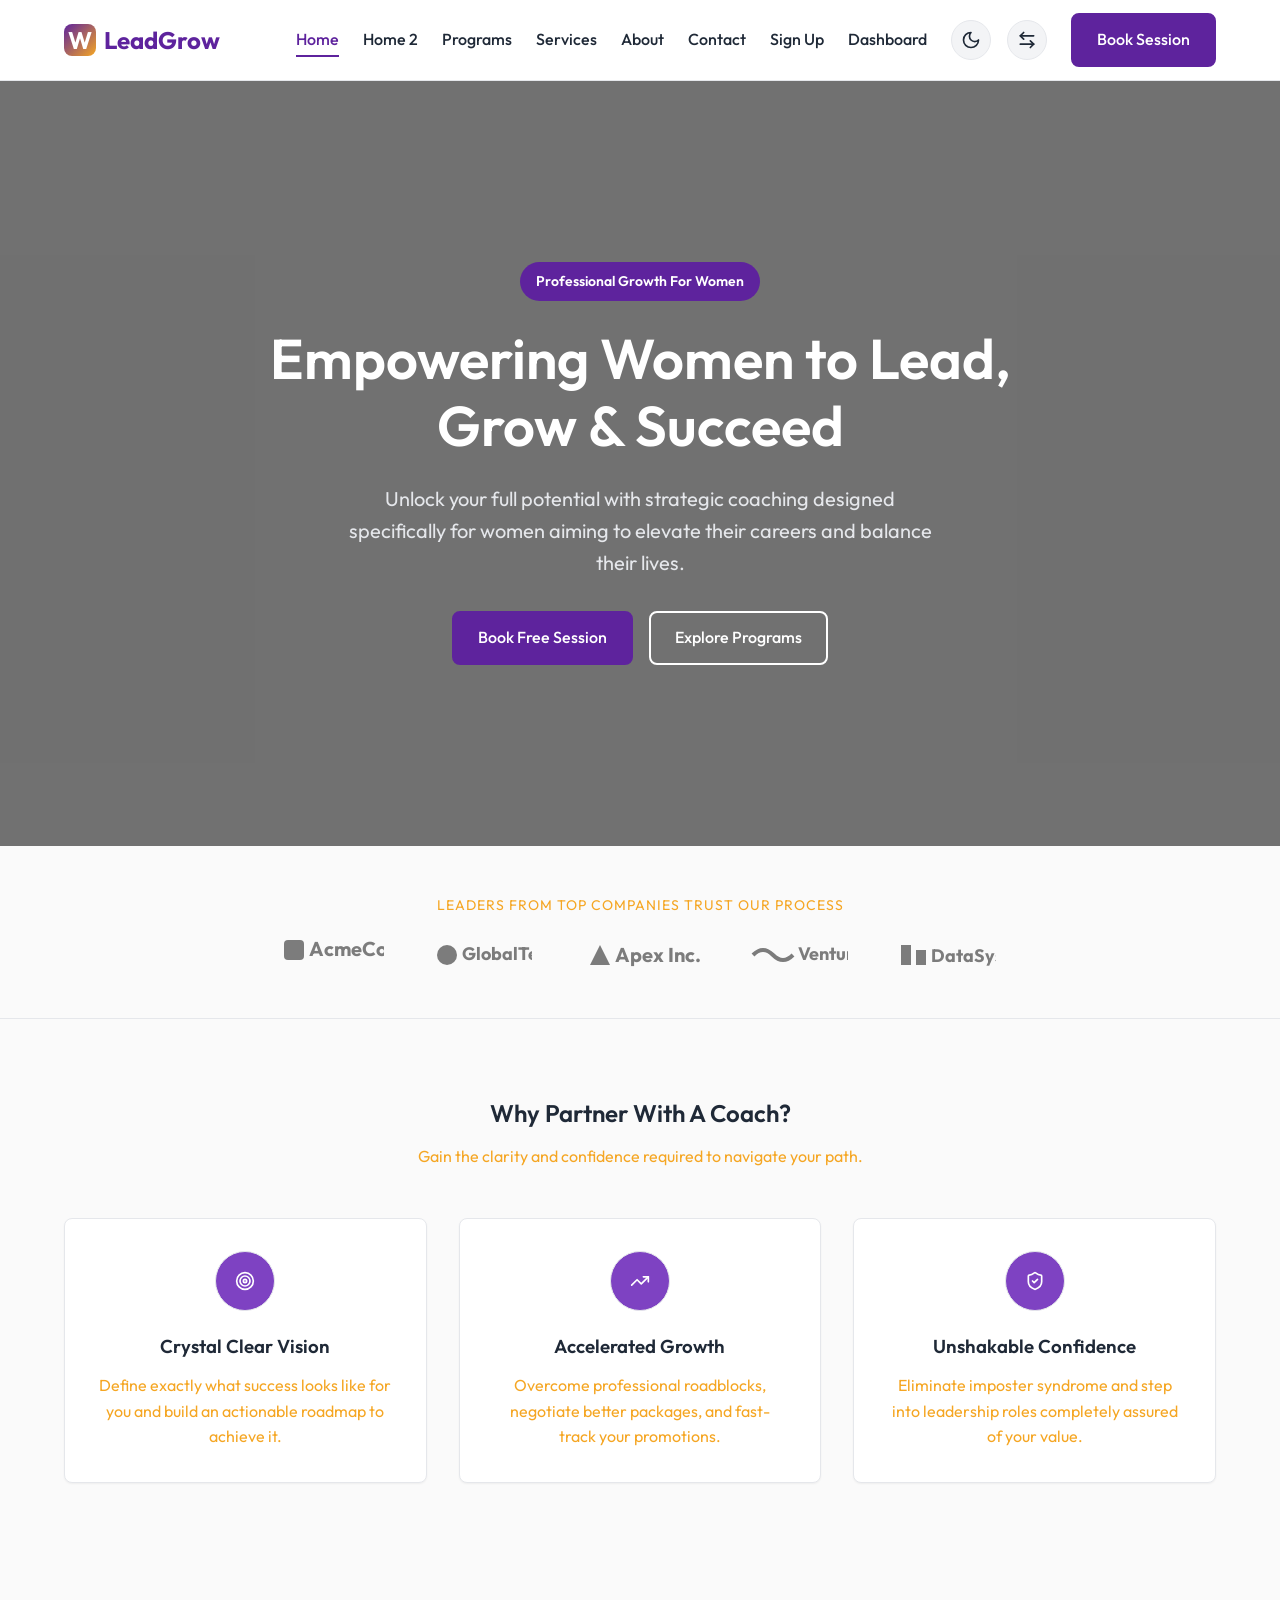
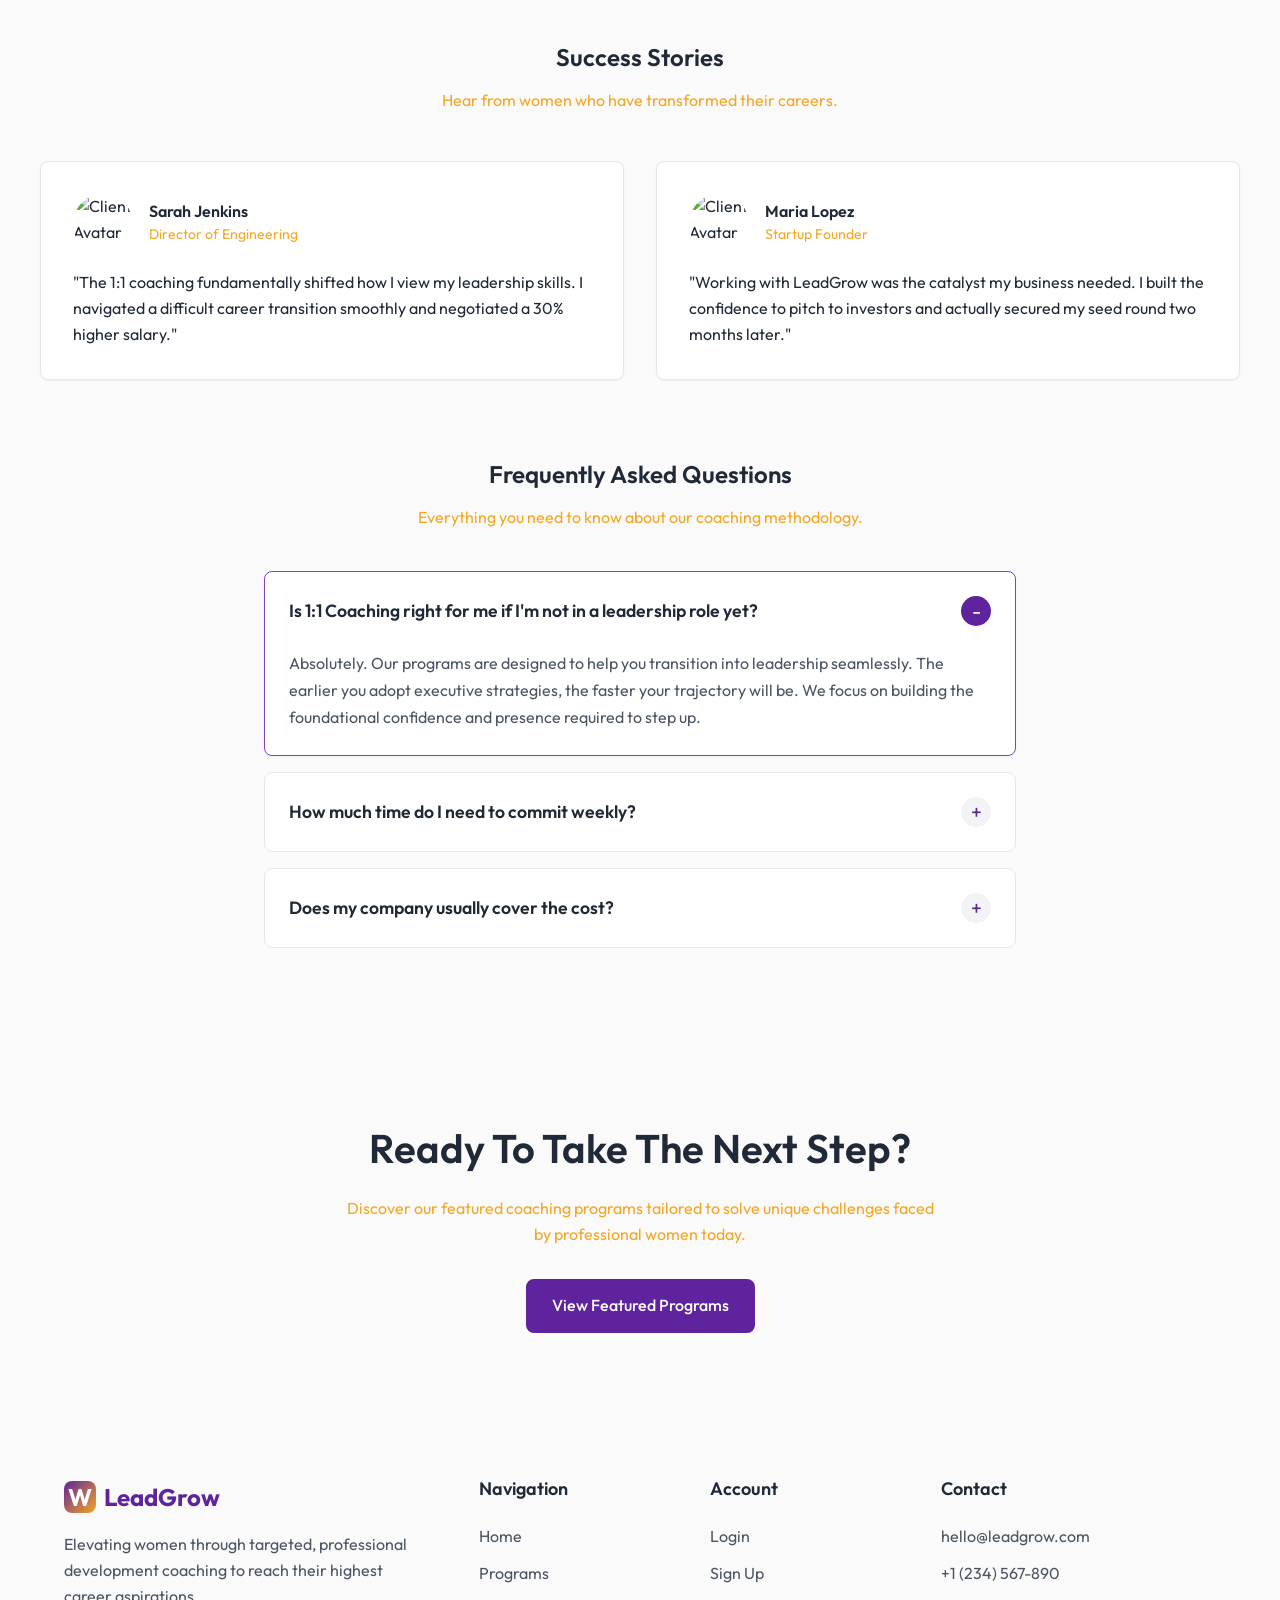
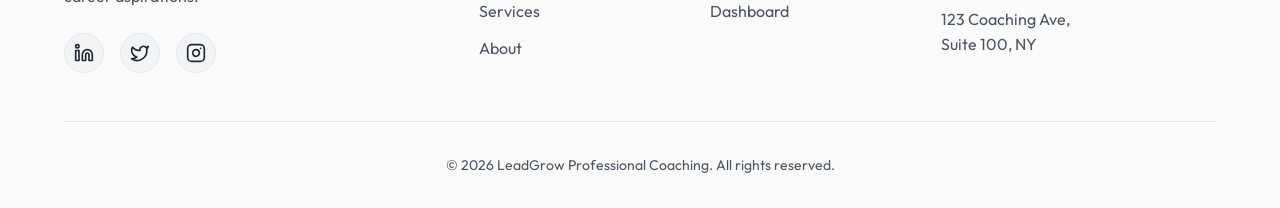
==== index.html @ 8d8c5d0b "first commit" ====
<!DOCTYPE html>
<html lang="en">
<head>
  <meta charset="UTF-8">
  <meta name="viewport" content="width=device-width, initial-scale=1.0">
  <title>Women's Professional Development Coaching | Home</title>
  <meta name="description" content="Empowering women to lead, grow, and succeed with professional development coaching.">
  <link rel="stylesheet" href="css/style.css">
  <script src="js/main.js" defer></script>
</head>
<body class="with-bg-image">

  <!-- Header -->
  <header class="header">
    <div class="container header-container">
      <a href="index.html" class="logo">
        <div class="logo-icon">W</div>
        <span>LeadGrow</span>
      </a>
      
      <nav class="nav">
        <ul class="nav-list">
          <li><a href="index.html" class="nav-link active">Home</a></li>
          <li><a href="home-2.html" class="nav-link">Home 2</a></li>
          <li><a href="programs.html" class="nav-link">Programs</a></li>
          <li><a href="services.html" class="nav-link">Services</a></li>
          <li><a href="about.html" class="nav-link">About</a></li>
          <li><a href="contact.html" class="nav-link">Contact</a></li>
          <li><a href="signup.html" class="nav-link">Sign Up</a></li>
          <li><a href="dashboard.html" class="nav-link">Dashboard</a></li>
        </ul>
        
        <div class="nav-toggles">
          <!-- Light/Dark -->
          <button class="icon-btn theme-toggle" aria-label="Toggle Theme">
            <svg xmlns="http://www.w3.org/2000/svg" width="20" height="20" viewBox="0 0 24 24" fill="none" stroke="currentColor" stroke-width="2" stroke-linecap="round" stroke-linejoin="round" class="lucide lucide-moon"><path d="M12 3a6 6 0 0 0 9 9 9 9 0 1 1-9-9Z"/></svg>
          </button>
          <!-- RTL Toggle -->
          <button class="icon-btn rtl-toggle" aria-label="Toggle Direction">
            <svg xmlns="http://www.w3.org/2000/svg" width="20" height="20" viewBox="0 0 24 24" fill="none" stroke="currentColor" stroke-width="2" stroke-linecap="round" stroke-linejoin="round" class="lucide lucide-arrow-left-right"><path d="M8 3 4 7l4 4"/><path d="M4 7h16"/><path d="m16 21 4-4-4-4"/><path d="M20 17H4"/></svg>
          </button>
        </div>

        <!-- Primary CTA Header -->
        <a href="contact.html" class="btn btn-primary">Book Session</a>
      </nav>

      <button class="mobile-menu-btn" aria-label="Open Menu">
        <svg xmlns="http://www.w3.org/2000/svg" width="28" height="28" viewBox="0 0 24 24" fill="none" stroke="currentColor" stroke-width="2" stroke-linecap="round" stroke-linejoin="round" class="lucide lucide-menu"><line x1="4" x2="20" y1="12" y2="12"/><line x1="4" x2="20" y1="6" y2="6"/><line x1="4" x2="20" y1="18" y2="18"/></svg>
      </button>
    </div>
  </header>

  <!-- Mobile Slide-in Menu -->
  <div class="mobile-nav-overlay"></div>
  <aside class="mobile-nav-panel">
    <button class="mobile-nav-close" aria-label="Close Menu">
      <svg xmlns="http://www.w3.org/2000/svg" width="28" height="28" viewBox="0 0 24 24" fill="none" stroke="currentColor" stroke-width="2" stroke-linecap="round" stroke-linejoin="round" class="lucide lucide-x"><path d="M18 6 6 18"/><path d="m6 6 12 12"/></svg>
    </button>
    
    <ul class="mobile-nav-list">
      <li><a href="index.html" class="nav-link active">Home</a></li>
      <li><a href="home-2.html" class="nav-link">Home 2</a></li>
      <li><a href="programs.html" class="nav-link">Programs</a></li>
      <li><a href="services.html" class="nav-link">Services</a></li>
      <li><a href="about.html" class="nav-link">About</a></li>
      <li><a href="contact.html" class="nav-link">Contact</a></li>
      <li><a href="signup.html" class="nav-link">Sign Up</a></li>
      <li><a href="dashboard.html" class="nav-link">Dashboard</a></li>
    </ul>

    <div class="mobile-nav-footer">
      <a href="contact.html" class="btn btn-primary btn-block">Book Free Coaching Call</a>
      
      <div class="nav-toggles">
        <button class="icon-btn theme-toggle" aria-label="Toggle Theme">
          <svg xmlns="http://www.w3.org/2000/svg" width="20" height="20" viewBox="0 0 24 24" fill="none" stroke="currentColor" stroke-width="2" stroke-linecap="round" stroke-linejoin="round" class="lucide lucide-moon"><path d="M12 3a6 6 0 0 0 9 9 9 9 0 1 1-9-9Z"/></svg>
        </button>
        <button class="icon-btn rtl-toggle" aria-label="Toggle Direction">
          <svg xmlns="http://www.w3.org/2000/svg" width="20" height="20" viewBox="0 0 24 24" fill="none" stroke="currentColor" stroke-width="2" stroke-linecap="round" stroke-linejoin="round" class="lucide lucide-arrow-left-right"><path d="M8 3 4 7l4 4"/><path d="M4 7h16"/><path d="m16 21 4-4-4-4"/><path d="M20 17H4"/></svg>
        </button>
      </div>
    </div>
  </aside>

  <!-- Main Content -->
  <main>
    <!-- Hero Section -->
    <section class="hero-image-bg">
      <div class="video-overlay" style="background: rgba(0, 0, 0, 0.55);"></div>
      <div class="container hero-video-content text-center">
        <span class="hero-badge" style="background-color: var(--primary-color); border: none;">Professional Growth For Women</span>
        <h1 style="color: white; font-size: 3.5rem; margin-bottom: 1.5rem;">Empowering Women to Lead, Grow & Succeed</h1>
        <p style="color: #E5E7EB; font-size: 1.25rem; max-width: 600px; margin: 0 auto 2rem;">Unlock your full potential with strategic coaching designed specifically for women aiming to elevate their careers and balance their lives.</p>
        <div class="hero-actions" style="justify-content: center; display: flex; gap: 1rem;">
          <a href="contact.html" class="btn btn-primary" style="background-color: var(--primary-color); border-color: var(--primary-color);">Book Free Session</a>
          <a href="programs.html" class="btn btn-secondary" style="color: white; border-color: white;">Explore Programs</a>
        </div>
      </div>
    </section>

    <!-- Trusted By / Logos Banner -->
    <section class="logo-banner">
      <div class="container text-center">
        <p class="text-secondary" style="font-size: 0.875rem; text-transform: uppercase; letter-spacing: 1px; margin-bottom: 1.5rem;">Leaders from top companies trust our process</p>
        <div class="logo-track">
          <!-- Placeholder SVG logos roughly mimicking generic tech/corporate shapes -->
          <svg viewBox="0 0 100 30"><rect width="20" height="20" rx="4" fill="currentColor"/><text x="25" y="16" font-family="Outfit" font-weight="700" font-size="20" fill="currentColor">AcmeCorp</text></svg>
          <svg viewBox="0 0 100 30"><circle cx="15" cy="15" r="10" fill="currentColor"/><text x="30" y="20" font-family="Outfit" font-weight="700" font-size="18" fill="currentColor">GlobalTech</text></svg>
          <svg viewBox="0 0 120 30"><polygon points="10,25 20,5 30,25" fill="currentColor"/><text x="35" y="22" font-family="Outfit" font-weight="700" font-size="20" fill="currentColor">Apex Inc.</text></svg>
          <svg viewBox="0 0 100 30"><path d="M5,15 Q15,5 25,15 T45,15" fill="none" stroke="currentColor" stroke-width="4"/><text x="50" y="20" font-family="Outfit" font-weight="700" font-size="18" fill="currentColor">Venture</text></svg>
          <svg viewBox="0 0 100 30"><rect x="5" y="5" width="10" height="20" fill="currentColor"/><rect x="20" y="10" width="10" height="15" fill="currentColor"/><text x="35" y="22" font-family="Outfit" font-weight="700" font-size="18" fill="currentColor">DataSys</text></svg>
        </div>
      </div>
    </section>

    <!-- Coaching Benefits -->
    <section class="section section-bg">
      <div class="container text-center">
        <h2>Why Partner With A Coach?</h2>
        <p class="text-secondary" style="margin-bottom: 3rem;">Gain the clarity and confidence required to navigate your path.</p>
        
        <div class="grid grid-3">
          <div class="card card-hover">
            <div class="icon-btn" style="width: 60px; height: 60px; margin: 0 auto 1.5rem; background-color: var(--primary-light); color: white;">
              <svg xmlns="http://www.w3.org/2000/svg" width="30" height="30" viewBox="0 0 24 24" fill="none" stroke="currentColor" stroke-width="2" stroke-linecap="round" stroke-linejoin="round" class="lucide lucide-target"><circle cx="12" cy="12" r="10"/><circle cx="12" cy="12" r="6"/><circle cx="12" cy="12" r="2"/></svg>
            </div>
            <h3>Crystal Clear Vision</h3>
            <p class="text-secondary">Define exactly what success looks like for you and build an actionable roadmap to achieve it.</p>
          </div>
          <div class="card card-hover">
            <div class="icon-btn" style="width: 60px; height: 60px; margin: 0 auto 1.5rem; background-color: var(--primary-light); color: white;">
              <svg xmlns="http://www.w3.org/2000/svg" width="30" height="30" viewBox="0 0 24 24" fill="none" stroke="currentColor" stroke-width="2" stroke-linecap="round" stroke-linejoin="round" class="lucide lucide-trending-up"><polyline points="22 7 13.5 15.5 8.5 10.5 2 17"/><polyline points="16 7 22 7 22 13"/></svg>
            </div>
            <h3>Accelerated Growth</h3>
            <p class="text-secondary">Overcome professional roadblocks, negotiate better packages, and fast-track your promotions.</p>
          </div>
          <div class="card card-hover">
            <div class="icon-btn" style="width: 60px; height: 60px; margin: 0 auto 1.5rem; background-color: var(--primary-light); color: white;">
              <svg xmlns="http://www.w3.org/2000/svg" width="30" height="30" viewBox="0 0 24 24" fill="none" stroke="currentColor" stroke-width="2" stroke-linecap="round" stroke-linejoin="round" class="lucide lucide-shield-check"><path d="M20 13c0 5-3.5 7.5-7.66 8.95a1 1 0 0 1-.67-.01C7.5 20.5 4 18 4 13V6a1 1 0 0 1 1-1c2 0 4.5-1.2 6.24-2.72a1.17 1.17 0 0 1 1.52 0C14.51 3.81 17 5 19 5a1 1 0 0 1 1 1z"/><path d="m9 12 2 2 4-4"/></svg>
            </div>
            <h3>Unshakable Confidence</h3>
            <p class="text-secondary">Eliminate imposter syndrome and step into leadership roles completely assured of your value.</p>
          </div>
        </div>
      </div>
    </section>

    <!-- Success Stories -->
    <section class="section container">
      <div class="text-center" style="margin-bottom: 3rem;">
        <h2>Success Stories</h2>
        <p class="text-secondary">Hear from women who have transformed their careers.</p>
      </div>

      <div class="grid grid-2">
        <div class="card card-hover">
          <div class="flex items-center gap-2" style="margin-bottom: 1rem;">
            <img src="https://images.unsplash.com/photo-1580489944761-15a19d654956?auto=format&fit=crop&q=80&w=100&h=100" alt="Client Avatar" style="width: 60px; height: 60px; border-radius: 50%; object-fit: cover;">
            <div>
              <h4 style="margin: 0;">Sarah Jenkins</h4>
              <span class="text-secondary" style="font-size: 0.875rem;">Director of Engineering</span>
            </div>
          </div>
          <p>"The 1:1 coaching fundamentally shifted how I view my leadership skills. I navigated a difficult career transition smoothly and negotiated a 30% higher salary."</p>
        </div>
        <div class="card card-hover">
          <div class="flex items-center gap-2" style="margin-bottom: 1rem;">
            <img src="https://images.unsplash.com/photo-1438761681033-6461ffad8d80?auto=format&fit=crop&q=80&w=100&h=100" alt="Client Avatar" style="width: 60px; height: 60px; border-radius: 50%; object-fit: cover;">
            <div>
              <h4 style="margin: 0;">Maria Lopez</h4>
              <span class="text-secondary" style="font-size: 0.875rem;">Startup Founder</span>
            </div>
          </div>
          <p>"Working with LeadGrow was the catalyst my business needed. I built the confidence to pitch to investors and actually secured my seed round two months later."</p>
        </div>
      </div>
    </section>

    <!-- FAQ Section -->
    <section class="section" style="padding-top: 0;">
      <div class="container" style="max-width: 800px;">
        <div class="text-center" style="margin-bottom: 2.5rem;">
          <h2>Frequently Asked Questions</h2>
          <p class="text-secondary">Everything you need to know about our coaching methodology.</p>
        </div>
        
        <details class="faq" open>
          <summary>Is 1:1 Coaching right for me if I'm not in a leadership role yet?</summary>
          <div class="faq-content">
            Absolutely. Our programs are designed to help you transition into leadership seamlessly. The earlier you adopt executive strategies, the faster your trajectory will be. We focus on building the foundational confidence and presence required to step up.
          </div>
        </details>
        
        <details class="faq">
          <summary>How much time do I need to commit weekly?</summary>
          <div class="faq-content">
            Expect to commit around 1-2 hours per week for live sessions and review, plus an additional hour for independent application of the frameworks in your daily work environment. Our approach maps directly to your existing workload.
          </div>
        </details>
        
        <details class="faq">
          <summary>Does my company usually cover the cost?</summary>
          <div class="faq-content">
            Yes, over 65% of our clients receive full or partial reimbursement through their company's Professional Development or L&D budgets. We provide comprehensive sponsorship request templates upon inquiry.
          </div>
        </details>
      </div>
    </section>

    <!-- Featured Programs CTA -->
    <section class="section section-bg text-center">
      <div class="container">
        <h2 style="font-size: 2.5rem; margin-bottom: 1.5rem;">Ready To Take The Next Step?</h2>
        <p class="text-secondary" style="max-width: 600px; margin: 0 auto 2rem;">Discover our featured coaching programs tailored to solve unique challenges faced by professional women today.</p>
        <a href="programs.html" class="btn btn-primary">View Featured Programs</a>
      </div>
    </section>

  </main>

  <!-- Footer -->
  <footer class="footer">
    <div class="container">
      <div class="footer-top">
        <div class="footer-brand">
          <a href="index.html" class="logo">
            <div class="logo-icon">W</div>
            <span>LeadGrow</span>
          </a>
          <p>Elevating women through targeted, professional development coaching to reach their highest career aspirations.</p>
          <div class="social-links">
            <a href="#" class="icon-btn" aria-label="LinkedIn">
              <svg xmlns="http://www.w3.org/2000/svg" width="20" height="20" viewBox="0 0 24 24" fill="none" stroke="currentColor" stroke-width="2" stroke-linecap="round" stroke-linejoin="round" class="lucide lucide-linkedin"><path d="M16 8a6 6 0 0 1 6 6v7h-4v-7a2 2 0 0 0-2-2 2 2 0 0 0-2 2v7h-4v-7a6 6 0 0 1 6-6z"/><rect width="4" height="12" x="2" y="9"/><circle cx="4" cy="4" r="2"/></svg>
            </a>
            <a href="#" class="icon-btn" aria-label="Twitter">
              <svg xmlns="http://www.w3.org/2000/svg" width="20" height="20" viewBox="0 0 24 24" fill="none" stroke="currentColor" stroke-width="2" stroke-linecap="round" stroke-linejoin="round" class="lucide lucide-twitter"><path d="M22 4s-.7 2.1-2 3.4c1.6 10-9.4 17.3-18 11.6 2.2.1 4.4-.6 6-2C3 15.5.5 9.6 3 5c2.2 2.6 5.6 4.1 9 4-.9-4.2 4-6.6 7-3.8 1.1 0 3-1.2 3-1.2z"/></svg>
            </a>
            <a href="#" class="icon-btn" aria-label="Instagram">
              <svg xmlns="http://www.w3.org/2000/svg" width="20" height="20" viewBox="0 0 24 24" fill="none" stroke="currentColor" stroke-width="2" stroke-linecap="round" stroke-linejoin="round" class="lucide lucide-instagram"><rect width="20" height="20" x="2" y="2" rx="5" ry="5"/><path d="M16 11.37A4 4 0 1 1 12.63 8 4 4 0 0 1 16 11.37z"/><line x1="17.5" x2="17.51" y1="6.5" y2="6.5"/></svg>
            </a>
          </div>
        </div>
        
        <div>
          <h4 class="footer-title">Navigation</h4>
          <div class="footer-links">
            <a href="index.html">Home</a>
            <a href="programs.html">Programs</a>
            <a href="services.html">Services</a>
            <a href="about.html">About</a>
          </div>
        </div>

        <div>
          <h4 class="footer-title">Account</h4>
          <div class="footer-links">
            <a href="login.html">Login</a>
            <a href="signup.html">Sign Up</a>
            <a href="dashboard.html">Dashboard</a>
          </div>
        </div>

        <div>
          <h4 class="footer-title">Contact</h4>
          <div class="footer-links">
            <a href="mailto:hello@leadgrow.com">hello@leadgrow.com</a>
            <a href="tel:+1234567890">+1 (234) 567-890</a>
            <span style="display: block; margin-top: 0.5rem; color: var(--text-secondary);">123 Coaching Ave,<br>Suite 100, NY</span>
          </div>
        </div>
      </div>
      
      <div class="footer-bottom">
        &copy; 2026 LeadGrow Professional Coaching. All rights reserved.
      </div>
    </div>
  </footer>

</body>
</html>
---- css/style.css ----
@import url('https://fonts.googleapis.com/css2?family=Outfit:wght@300;400;500;600;700&display=swap');

/* =========================================================================
   1. VARIABLES (Design System)
   ========================================================================= */
:root {
  /* Brand Colors */
  --primary-color: #5E239D;
  /* Deep Purple */
  --primary-light: #7E42C2;
  --primary-dark: #3F1272;

  --secondary-color: #F5A623;
  /* Warm Gold */
  --secondary-light: #FFC055;
  --secondary-dark: #D4880B;

  /* Status/Indicators */
  --success-color: #10B981;
  --error-color: #EF4444;
  --info-color: #3B82F6;

  /* Light Mode Surface Colors */
  --bg-color: #FAFAFA;
  --surface-color: #FFFFFF;
  --surface-alt: #F3F4F6;
  --text-primary: #1F2937;
  --text-secondary: #4B5563;
  --text-inverse: #FFFFFF;
  --border-color: #E5E7EB;

  /* Layout & Typography */
  --font-main: 'Outfit', sans-serif;
  --transition: all 0.3s cubic-bezier(0.4, 0, 0.2, 1);
  --border-radius: 8px;
  --container-width: 1200px;

  /* Shadows */
  --shadow-sm: 0 1px 2px 0 rgba(0, 0, 0, 0.05);
  --shadow-md: 0 4px 6px -1px rgba(0, 0, 0, 0.1), 0 2px 4px -1px rgba(0, 0, 0, 0.06);
  --shadow-lg: 0 10px 15px -3px rgba(0, 0, 0, 0.1), 0 4px 6px -2px rgba(0, 0, 0, 0.05);
}

/* Dark Mode Variables */
[data-theme="dark"] {
  --bg-color: #111827;
  --surface-color: #1F2937;
  --surface-alt: #374151;
  --text-primary: #F9FAFB;
  --text-secondary: #D1D5DB;
  --text-inverse: #1F2937;
  --border-color: #4B5563;

  --shadow-sm: 0 1px 2px 0 rgba(0, 0, 0, 0.3);
  --shadow-md: 0 4px 6px -1px rgba(0, 0, 0, 0.4), 0 2px 4px -1px rgba(0, 0, 0, 0.2);
  --shadow-lg: 0 10px 15px -3px rgba(0, 0, 0, 0.5), 0 4px 6px -2px rgba(0, 0, 0, 0.3);
}

/* =========================================================================
   2. RESET & BASE
   ========================================================================= */
*,
*::before,
*::after {
  box-sizing: border-box;
  margin: 0;
  padding: 0;
}

html {
  scroll-behavior: smooth;
  font-size: 16px;
}

/* Page Background Image Overlay */
body.with-bg-image::before {
  content: '';
  position: fixed;
  top: 0;
  left: 0;
  right: 0;
  bottom: 0;
  /* Premium modern corporate office space blurred */
  background-image: url('https://images.unsplash.com/photo-1497366216548-37526070297c?auto=format&fit=crop&q=80&w=1920');
  background-size: cover;
  background-position: center;
  background-attachment: fixed;
  opacity: 0.50;
  /* Highly visible */
  z-index: -10;
  pointer-events: none;
}

[data-theme="dark"] body.with-bg-image::before {
  opacity: 0.15;
}

/* Remove solid blocking backgrounds so the image shines through */
body.with-bg-image .section-bg,
body.with-bg-image .logo-banner,
body.with-bg-image .footer {
  background-color: transparent !important;
  border-top-color: transparent !important;
}

body {
  font-family: var(--font-main);
  background-color: var(--bg-color);
  color: var(--text-primary);
  line-height: 1.6;
  -webkit-font-smoothing: antialiased;
  transition: background-color 0.3s ease, color 0.3s ease;
  overflow-x: hidden;
}

img {
  max-width: 100%;
  height: auto;
  display: block;
}

a {
  text-decoration: none;
  color: inherit;
  transition: var(--transition);
}

ul {
  list-style: none;
}

button {
  cursor: pointer;
  font-family: inherit;
  border: none;
  background: none;
}

h1,
h2,
h3,
h4,
h5,
h6 {
  line-height: 1.2;
  font-weight: 600;
  color: var(--text-primary);
  margin-bottom: 1rem;
}

/* =========================================================================
   3. UTILITIES & LAYOUT
   ========================================================================= */
.container {
  width: 100%;
  max-width: var(--container-width);
  margin: 0 auto;
  padding: 0 1.5rem;
}

.section {
  padding: 5rem 0;
}

.section-bg {
  background-color: var(--surface-alt);
}

.text-center {
  text-align: center;
}

.text-primary {
  color: var(--primary-color);
}

.text-secondary {
  color: var(--secondary-color);
}

.flex {
  display: flex;
}

.flex-col {
  display: flex;
  flex-direction: column;
}

.items-center {
  align-items: center;
}

.justify-between {
  justify-content: space-between;
}

.justify-center {
  justify-content: center;
}

.gap-1 {
  gap: 0.5rem;
}

.gap-2 {
  gap: 1rem;
}

.gap-3 {
  gap: 1.5rem;
}

.gap-4 {
  gap: 2rem;
}

.gap-6 {
  gap: 3rem;
}

.grid {
  display: grid;
}

.grid-2 {
  grid-template-columns: repeat(2, 1fr);
  gap: 2rem;
}

.grid-3 {
  grid-template-columns: repeat(3, 1fr);
  gap: 2rem;
}

.grid-4 {
  grid-template-columns: repeat(4, 1fr);
  gap: 2rem;
}

@media (max-width: 992px) {

  .grid-2,
  .grid-3,
  .grid-4 {
    grid-template-columns: repeat(2, 1fr);
  }
}

@media (max-width: 768px) {

  .grid-2,
  .grid-3,
  .grid-4 {
    grid-template-columns: 1fr;
  }
}

/* =========================================================================
   4. COMPONENTS
   ========================================================================= */

/* Buttons */
.btn {
  display: inline-flex;
  align-items: center;
  justify-content: center;
  padding: 0.75rem 1.5rem;
  border-radius: var(--border-radius);
  font-weight: 500;
  font-size: 1rem;
  transition: var(--transition);
  text-align: center;
  white-space: nowrap;
  gap: 0.5rem;
}

.btn-primary {
  background-color: var(--primary-color);
  color: white;
  border: 2px solid var(--primary-color);
}

.btn-primary:hover {
  background-color: var(--primary-dark);
  border-color: var(--primary-dark);
  transform: translateY(-2px);
  box-shadow: var(--shadow-md);
}

.btn-secondary {
  background-color: transparent;
  color: var(--primary-color);
  border: 2px solid var(--primary-color);
}

.btn-secondary:hover {
  background-color: var(--primary-light);
  color: white;
  border-color: var(--primary-light);
  transform: translateY(-2px);
}

[data-theme="dark"] .btn-secondary {
  color: var(--secondary-color);
  border-color: var(--secondary-color);
}

[data-theme="dark"] .btn-secondary:hover {
  background-color: var(--secondary-color);
  color: var(--text-inverse);
}

.btn-block {
  width: 100%;
}

/* Forms */
.form-group {
  margin-bottom: 1.5rem;
  display: flex;
  flex-direction: column;
}

.form-label {
  font-weight: 500;
  margin-bottom: 0.5rem;
  color: var(--text-primary);
}

.form-control {
  width: 100%;
  padding: 0.875rem 1rem;
  border: 1px solid var(--border-color);
  border-radius: var(--border-radius);
  background-color: var(--surface-color);
  color: var(--text-primary);
  font-family: var(--font-main);
  font-size: 1rem;
  transition: var(--transition);
}

.form-control:focus {
  outline: none;
  border-color: var(--primary-color);
  box-shadow: 0 0 0 3px rgba(94, 35, 157, 0.2);
}

.form-row {
  display: flex;
  gap: 1.5rem;
}

@media (max-width: 600px) {
  .form-row {
    flex-direction: column;
    gap: 0;
  }
}

/* Password Toggle Wrapper */
.password-wrapper {
  position: relative;
  display: flex;
  align-items: center;
}

.password-wrapper .form-control {
  padding-right: 3rem;
  /* Space for icon */
}

[dir="rtl"] .password-wrapper .form-control {
  padding-left: 3rem;
  padding-right: 1rem;
}

.password-toggle {
  position: absolute;
  right: 1rem;
  color: var(--text-secondary);
  cursor: pointer;
}

[dir="rtl"] .password-toggle {
  left: 1rem;
  right: auto;
}

/* Checkbox & Links Line */
.auth-meta {
  display: flex;
  justify-content: space-between;
  align-items: center;
  font-size: 0.9rem;
  margin-bottom: 1.5rem;
}

.checkbox-wrap {
  display: flex;
  align-items: center;
  gap: 0.5rem;
  cursor: pointer;
}

.forgot-link {
  color: var(--primary-color);
  font-weight: 500;
}

.forgot-link:hover {
  text-decoration: underline;
}

/* Social Login */
.social-login {
  display: flex;
  gap: 1rem;
  margin-top: 1rem;
}

.btn-social {
  flex: 1;
  display: flex;
  justify-content: center;
  align-items: center;
  gap: 0.5rem;
  padding: 0.75rem;
  border: 1px solid var(--border-color);
  border-radius: var(--border-radius);
  background-color: var(--surface-color);
  color: var(--text-primary);
  font-weight: 500;
  transition: var(--transition);
}

.btn-social:hover {
  background-color: var(--surface-alt);
}

.btn-social img,
.btn-social svg {
  width: 20px;
  height: 20px;
}

/* Cards */
.card {
  background-color: var(--surface-color);
  border-radius: var(--border-radius);
  box-shadow: var(--shadow-sm);
  padding: 2rem;
  border: 1px solid var(--border-color);
  transition: var(--transition);
  height: 100%;
}

@media(hover: hover) {
  .card-hover:hover {
    transform: translateY(-5px);
    box-shadow: var(--shadow-md);
    border-color: var(--primary-light);
  }
}

/* Theme & RTL Toggles */
.nav-toggles {
  display: flex;
  align-items: center;
  gap: 1rem;
}

.icon-btn {
  width: 40px;
  height: 40px;
  border-radius: 50%;
  display: flex;
  align-items: center;
  justify-content: center;
  color: var(--text-primary);
  background-color: var(--surface-alt);
  transition: var(--transition);
  border: 1px solid var(--border-color);
}

.icon-btn:hover {
  background-color: var(--primary-color);
  color: white;
}

.icon-btn svg {
  width: 20px;
  height: 20px;
}

/* =========================================================================
   5. HEADER & NAVIGATION
   ========================================================================= */
.header {
  position: sticky;
  top: 0;
  z-index: 1000;
  background-color: rgba(255, 255, 255, 0.95);
  backdrop-filter: blur(8px);
  border-bottom: 1px solid var(--border-color);
  transition: var(--transition);
}

[data-theme="dark"] .header {
  background-color: rgba(31, 41, 55, 0.95);
}

.header-container {
  display: flex;
  justify-content: space-between;
  align-items: center;
  height: 80px;
}

.logo {
  display: flex;
  align-items: center;
  gap: 0.5rem;
  font-size: 1.5rem;
  font-weight: 700;
  color: var(--primary-color);
  text-decoration: none;
}

.logo-icon {
  width: 32px;
  height: 32px;
  background: linear-gradient(135deg, var(--primary-color), var(--secondary-color));
  border-radius: 8px;
  display: flex;
  align-items: center;
  justify-content: center;
  color: white;
}

.nav {
  display: flex;
  align-items: center;
  gap: 1.5rem;
}

.nav-list {
  display: flex;
  align-items: center;
  gap: 1.5rem;
}

.nav-link {
  font-weight: 500;
  color: var(--text-primary);
  text-decoration: none;
  position: relative;
  padding: 0.5rem 0;
}

.nav-link:hover,
.nav-link.active {
  color: var(--primary-color);
}

.nav-link::after {
  content: '';
  position: absolute;
  bottom: 0;
  left: 0;
  width: 0;
  height: 2px;
  background-color: var(--primary-color);
  transition: var(--transition);
}

.nav-link:hover::after,
.nav-link.active::after {
  width: 100%;
}

[dir="rtl"] .nav-link::after {
  left: auto;
  right: 0;
}

.mobile-menu-btn {
  display: none;
  background: none;
  border: none;
  color: var(--text-primary);
  font-size: 1.5rem;
  cursor: pointer;
}

/* Hamburger Slide-in menu */
.mobile-nav-overlay {
  position: fixed;
  top: 0;
  left: 0;
  width: 100%;
  height: 100vh;
  background-color: rgba(0, 0, 0, 0.5);
  z-index: 1001;
  opacity: 0;
  visibility: hidden;
  transition: var(--transition);
}

.mobile-nav-overlay.active {
  opacity: 1;
  visibility: visible;
}

.mobile-nav-panel {
  position: fixed;
  top: 0;
  right: -340px;
  width: 300px;
  max-width: 85vw;
  height: 100vh;
  background-color: var(--surface-color);
  z-index: 1002;
  padding: 2rem;
  box-shadow: var(--shadow-lg);
  transition: right 0.3s cubic-bezier(0.4, 0, 0.2, 1), left 0.3s cubic-bezier(0.4, 0, 0.2, 1);
  display: flex;
  flex-direction: column;
}

[dir="rtl"] .mobile-nav-panel {
  right: auto;
  left: -340px;
}

.mobile-nav-panel.active {
  right: 0;
}

[dir="rtl"] .mobile-nav-panel.active {
  left: 0;
}

.mobile-nav-close {
  align-self: flex-end;
  font-size: 1.5rem;
  color: var(--text-primary);
  margin-bottom: 2rem;
}

.mobile-nav-list {
  display: flex;
  flex-direction: column;
  gap: 1.5rem;
}

.mobile-nav-list .nav-link {
  font-size: 1.2rem;
}

.mobile-nav-footer {
  margin-top: auto;
  display: flex;
  flex-direction: column;
  gap: 1.5rem;
}

.mobile-nav-footer .nav-toggles {
  justify-content: center;
}

@media (max-width: 1024px) {

  .nav-list,
  .header .btn,
  .header .nav-toggles {
    display: none;
  }

  .mobile-menu-btn {
    display: block;
  }
}

/* =========================================================================
   6. FOOTER
   ========================================================================= */
.footer {
  background-color: var(--surface-alt);
  padding: 4rem 0 2rem;
  border-top: 1px solid var(--border-color);
}

.footer-top {
  display: grid;
  grid-template-columns: 2fr 1fr 1fr 1.5fr;
  gap: 3rem;
  margin-bottom: 3rem;
}

.footer-brand p {
  margin-top: 1rem;
  color: var(--text-secondary);
}

.footer-title {
  font-size: 1.125rem;
  margin-bottom: 1.5rem;
}

.footer-links {
  display: flex;
  flex-direction: column;
  gap: 0.75rem;
  color: var(--text-secondary);
}

.footer-links a:hover {
  color: var(--primary-color);
}

.social-links {
  display: flex;
  gap: 1rem;
  margin-top: 1.5rem;
}

.footer-bottom {
  text-align: center;
  padding-top: 2rem;
  border-top: 1px solid var(--border-color);
  color: var(--text-secondary);
  font-size: 0.875rem;
}

@media (max-width: 992px) {
  .footer-top {
    grid-template-columns: 1fr 1fr;
  }
}

@media (max-width: 576px) {
  .footer-top {
    grid-template-columns: 1fr;
    gap: 2rem;
  }
}

/* =========================================================================
   7. PAGE SPECIFIC SECTIONS
   ========================================================================= */

/* Hero Section */
.hero {
  padding: 6rem 0;
  display: flex;
  align-items: center;
  min-height: 80vh;
}

.hero-content {
  flex: 1;
}

.hero-image {
  flex: 1;
  display: flex;
  justify-content: center;
}

.hero-image img {
  border-radius: var(--border-radius);
  box-shadow: var(--shadow-lg);
}

.hero-badge {
  display: inline-block;
  padding: 0.5rem 1rem;
  background-color: var(--primary-light);
  color: white;
  border-radius: 20px;
  font-weight: 600;
  font-size: 0.875rem;
  margin-bottom: 1.5rem;
}

.hero h1 {
  font-size: 3.5rem;
  line-height: 1.1;
  margin-bottom: 1.5rem;
}

.hero p {
  font-size: 1.25rem;
  color: var(--text-secondary);
  margin-bottom: 2rem;
  max-width: 600px;
}

.hero-actions {
  display: flex;
  gap: 1rem;
}

@media (max-width: 992px) {
  .hero {
    flex-direction: column;
    text-align: center;
    padding: 4rem 0;
  }

  .hero-content {
    margin-bottom: 3rem;
  }

  .hero p {
    margin: 0 auto 2rem;
  }

  .hero-actions {
    justify-content: center;
  }
}

@media (max-width: 576px) {
  .hero h1 {
    font-size: 2.5rem;
  }

  .hero-actions {
    flex-direction: column;
    width: 100%;
  }

  .hero-actions .btn {
    width: 100%;
  }
}

/* Funnel Video & Image Heros */
.hero-video-bg,
.hero-image-bg {
  position: relative;
  min-height: 100vh;
  display: flex;
  align-items: center;
  justify-content: center;
  color: white;
  text-align: center;
  overflow: hidden;
}

.hero-image-bg {
  min-height: 85vh;
  background-image: url('https://images.unsplash.com/photo-1573164713988-8665fc963095?auto=format&fit=crop&q=80&w=1920');
  background-size: cover;
  background-position: center 20%;
}

.video-overlay {
  position: absolute;
  top: 0;
  left: 0;
  width: 100%;
  height: 100%;
  background: rgba(0, 0, 0, 0.6);
  z-index: 1;
}

.video-placeholder {
  position: absolute;
  top: 0;
  left: 0;
  width: 100%;
  height: 100%;
  object-fit: cover;
  z-index: 0;
}

.hero-video-content {
  position: relative;
  z-index: 2;
  max-width: 800px;
  padding: 0 1.5rem;
}

.hero-video-content h1 {
  color: white;
  /* Override default text-primary */
}

/* Pricing Page */
.pricing-card {
  position: relative;
  display: flex;
  flex-direction: column;
}

.pricing-card.popular {
  border: 2px solid var(--primary-color);
  transform: scale(1.05);
  /* Stand out */
  z-index: 2;
}

.pricing-card.popular .popular-badge {
  position: absolute;
  top: -16px;
  left: 50%;
  transform: translateX(-50%);
  background-color: var(--primary-color);
  color: white;
  padding: 0.25rem 1rem;
  border-radius: 20px;
  font-size: 0.875rem;
  font-weight: 600;
}

.price {
  font-size: 3rem;
  font-weight: 700;
  color: var(--primary-color);
  margin: 1.5rem 0;
}

.price span {
  font-size: 1rem;
  color: var(--text-secondary);
}

.pricing-features {
  margin-bottom: 2rem;
  flex-grow: 1;
}

.pricing-features li {
  display: flex;
  align-items: center;
  gap: 0.75rem;
  margin-bottom: 1rem;
  color: var(--text-secondary);
}

.pricing-features i {
  color: var(--success-color);
}

@media (max-width: 992px) {
  .pricing-card.popular {
    transform: scale(1);
  }
}

/* Authentication Layout (Login & Signup) */
.auth-page {
  min-height: 100vh;
  display: flex;
  align-items: center;
  justify-content: center;
  padding: 2rem 1.5rem;
  background-color: var(--surface-alt);
  /* Light background to contrast card */
}

.auth-card {
  width: 100%;
  max-width: 480px;
  background-color: var(--surface-color);
  padding: 3rem;
  border-radius: var(--border-radius);
  box-shadow: var(--shadow-lg);
  position: relative;
}

.auth-card .logo {
  justify-content: center;
  margin-bottom: 2rem;
}

.auth-header {
  text-align: center;
  margin-bottom: 2rem;
}

.auth-controls {
  position: absolute;
  top: 1.5rem;
  right: 1.5rem;
  display: flex;
  gap: 0.5rem;
}

[dir="rtl"] .auth-controls {
  right: auto;
  left: 1.5rem;
}

/* Divider for Social Login */
.auth-divider {
  display: flex;
  align-items: center;
  text-align: center;
  margin: 1.5rem 0;
  color: var(--text-secondary);
}

.auth-divider::before,
.auth-divider::after {
  content: '';
  flex: 1;
  border-bottom: 1px solid var(--border-color);
}

.auth-divider:not(:empty)::before {
  margin-right: 1rem;
}

.auth-divider:not(:empty)::after {
  margin-left: 1rem;
}

/* Dashboard Layout */
.dashboard-layout {
  display: flex;
  min-height: 100vh;
}

.sidebar {
  width: 280px;
  background-color: var(--surface-color);
  border-right: 1px solid var(--border-color);
  display: flex;
  flex-direction: column;
  position: sticky;
  top: 0;
  height: 100vh;
}

[dir="rtl"] .sidebar {
  border-right: none;
  border-left: 1px solid var(--border-color);
}

.sidebar-header {
  padding: 1.5rem;
  border-bottom: 1px solid var(--border-color);
}

.sidebar-nav {
  padding: 1rem;
  flex: 1;
  overflow-y: auto;
}

.sidebar-link {
  display: flex;
  align-items: center;
  gap: 1rem;
  padding: 0.875rem 1rem;
  color: var(--text-secondary);
  border-radius: var(--border-radius);
  transition: var(--transition);
  font-weight: 500;
  margin-bottom: 0.5rem;
}

.sidebar-link:hover,
.sidebar-link.active {
  background-color: rgba(94, 35, 157, 0.1);
  color: var(--primary-color);
}

.sidebar-footer {
  padding: 1.5rem;
  border-top: 1px solid var(--border-color);
}

.dashboard-main {
  flex: 1;
  background-color: var(--surface-alt);
  display: flex;
  flex-direction: column;
  overflow: hidden;
}

.dashboard-header {
  height: 80px;
  background-color: var(--surface-color);
  border-bottom: 1px solid var(--border-color);
  display: flex;
  align-items: center;
  justify-content: space-between;
  padding: 0 2rem;
}

.header-actions {
  display: flex;
  align-items: center;
  gap: 1.5rem;
}

.user-profile {
  display: flex;
  align-items: center;
  gap: 0.75rem;
  font-weight: 500;
  cursor: pointer;
}

.avatar {
  width: 40px;
  height: 40px;
  border-radius: 50%;
  background-color: var(--primary-color);
  color: white;
  display: flex;
  align-items: center;
  justify-content: center;
  font-weight: 600;
}

.dashboard-content {
  padding: 2rem;
  overflow-y: auto;
  flex: 1;
}

@media (max-width: 992px) {
  .sidebar {
    position: fixed;
    transform: translateX(-100%);
    z-index: 1000;
  }

  [dir="rtl"] .sidebar {
    transform: translateX(100%);
  }

  /* Would need JS toggles for mobile sidebar ideally */
}

/* Feature/Coach Story Image */
.img-wrapper {
  position: relative;
  border-radius: var(--border-radius);
  overflow: hidden;
}

.img-wrapper::after {
  content: '';
  position: absolute;
  top: 0;
  left: 0;
  right: 0;
  bottom: 0;
  border: 4px solid var(--primary-color);
  border-radius: var(--border-radius);
  opacity: 0.5;
  transform: translate(15px, 15px);
  z-index: -1;
}

/* Custom Scrollbar for slightly cleaner feel */
::-webkit-scrollbar {
  width: 8px;
}

::-webkit-scrollbar-track {
  background: var(--bg-color);
}

::-webkit-scrollbar-thumb {
  background: var(--border-color);
  border-radius: 4px;
}

::-webkit-scrollbar-thumb:hover {
  background: var(--text-secondary);
}

/* =========================================================================
   8. ENHANCED CONTENT BLOCKS
   ========================================================================= */

/* Trusted By / Logos Banner */
.logo-banner {
  padding: 3rem 0;
  border-bottom: 1px solid var(--border-color);
  background-color: var(--surface-color);
}

.logo-track {
  display: flex;
  justify-content: center;
  align-items: center;
  flex-wrap: wrap;
  gap: 3rem;
  opacity: 0.6;
  filter: grayscale(100%);
  transition: var(--transition);
}

.logo-track:hover {
  opacity: 1;
  filter: grayscale(0%);
}

.logo-track svg {
  height: 30px;
  width: auto;
  color: var(--text-primary);
}

/* Semantic Details Toggle (FAQ) */
details.faq {
  background-color: var(--surface-color);
  border: 1px solid var(--border-color);
  border-radius: var(--border-radius);
  margin-bottom: 1rem;
  overflow: hidden;
  transition: var(--transition);
}

details.faq[open] {
  border-color: var(--primary-light);
  box-shadow: var(--shadow-sm);
}

details.faq summary {
  padding: 1.5rem;
  font-weight: 600;
  font-size: 1.1rem;
  cursor: pointer;
  display: flex;
  justify-content: space-between;
  align-items: center;
  list-style: none;
  /* Hide default arrow */
}

details.faq summary::-webkit-details-marker {
  display: none;
}

details.faq summary::after {
  content: '+';
  background-color: var(--surface-alt);
  color: var(--primary-color);
  width: 30px;
  height: 30px;
  display: flex;
  justify-content: center;
  align-items: center;
  border-radius: 50%;
  font-size: 1.25rem;
  font-weight: normal;
  transition: var(--transition);
}

details.faq[open] summary::after {
  content: '-';
  background-color: var(--primary-color);
  color: white;
}

.faq-content {
  padding: 0 1.5rem 1.5rem;
  color: var(--text-secondary);
  line-height: 1.7;
}

/* Metrics & Stats Block */
.stat-box {
  text-align: center;
  padding: 2rem;
}

.stat-value {
  font-size: 3.5rem;
  font-weight: 700;
  color: var(--primary-color);
  line-height: 1;
  margin-bottom: 0.5rem;
}

.stat-label {
  font-size: 1.1rem;
  font-weight: 500;
  color: var(--text-secondary);
}

/* ProgressBar for Dashboard */
.progress-container {
  width: 100%;
  height: 8px;
  background-color: var(--surface-alt);
  border-radius: 4px;
  overflow: hidden;
  margin-top: 0.5rem;
}

.progress-bar {
  height: 100%;
  background-color: var(--primary-color);
  border-radius: 4px;
}

.progress-bar.success {
  background-color: var(--success-color);
}

.progress-bar.warning {
  background-color: var(--secondary-color);
}
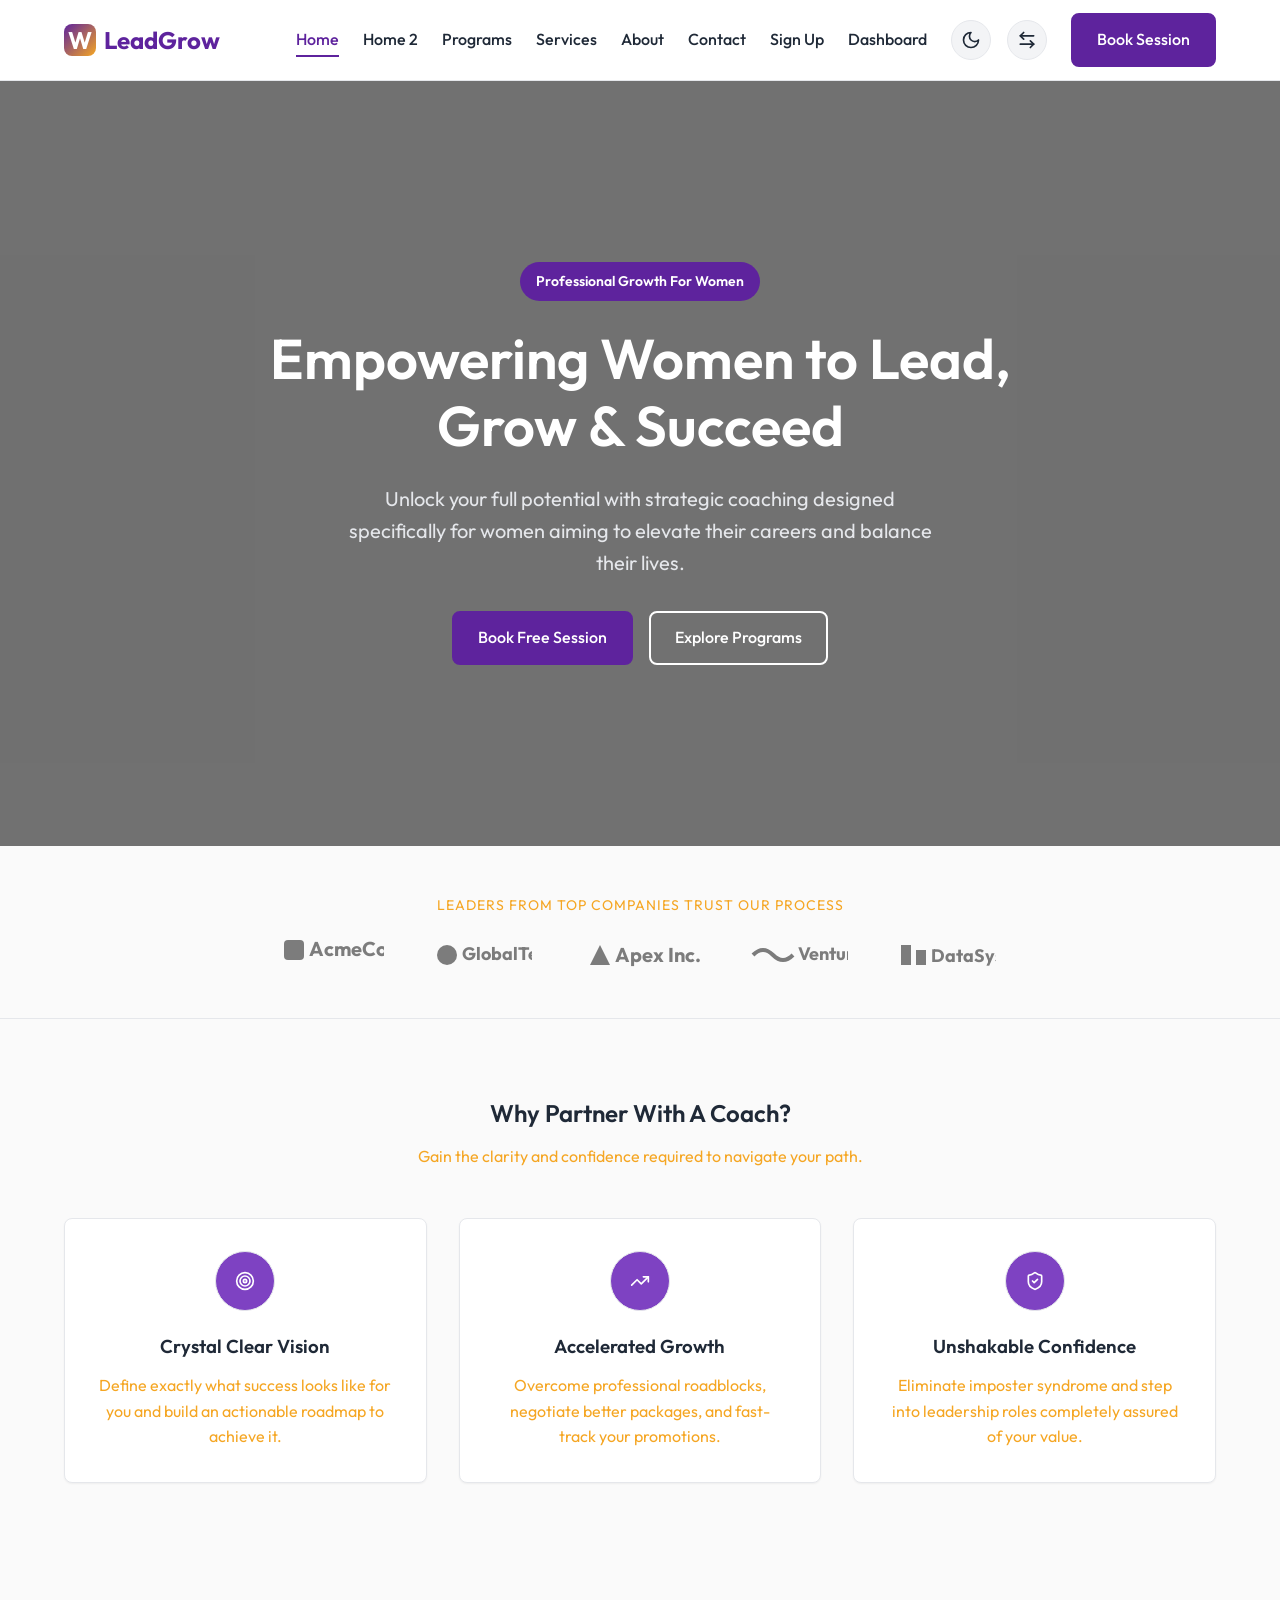
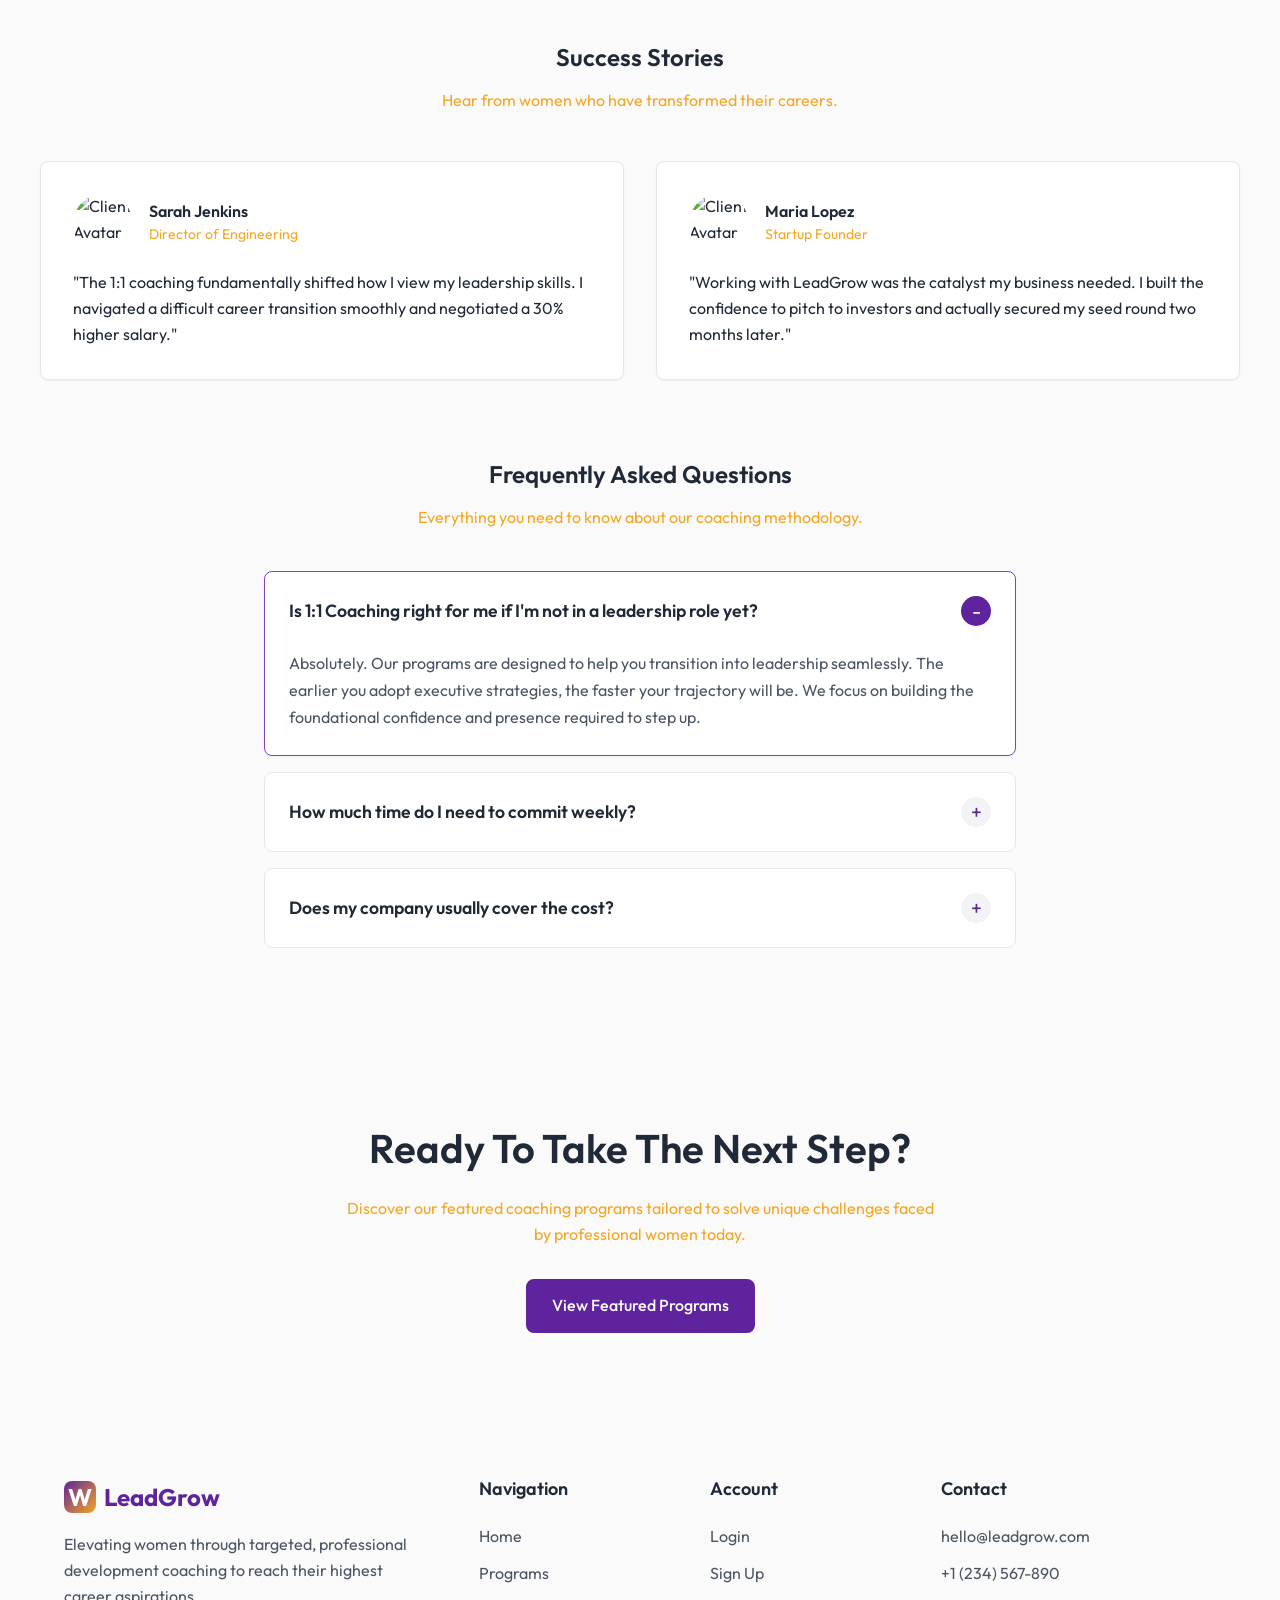
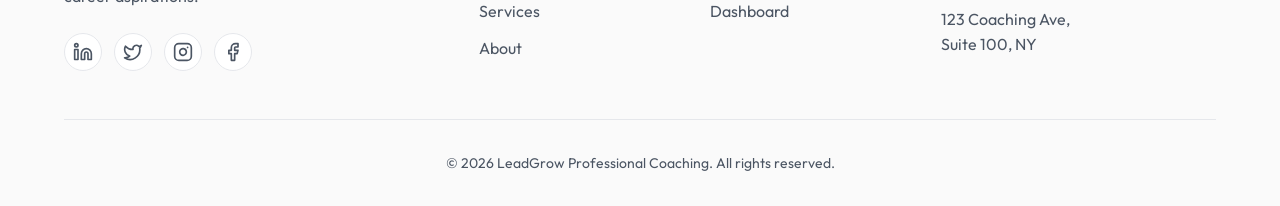
==== commit 281aa438: "add the some changes" ====
--- a/index.html
+++ b/index.html
@@ -6,6 +6,7 @@
   <title>Women's Professional Development Coaching | Home</title>
   <meta name="description" content="Empowering women to lead, grow, and succeed with professional development coaching.">
   <link rel="stylesheet" href="css/style.css">
+  <link rel="icon" type="image/png" href="favicon.png">
   <script src="js/main.js" defer></script>
 </head>
 <body class="with-bg-image">
@@ -239,6 +240,9 @@
             <a href="#" class="icon-btn" aria-label="Instagram">
               <svg xmlns="http://www.w3.org/2000/svg" width="20" height="20" viewBox="0 0 24 24" fill="none" stroke="currentColor" stroke-width="2" stroke-linecap="round" stroke-linejoin="round" class="lucide lucide-instagram"><rect width="20" height="20" x="2" y="2" rx="5" ry="5"/><path d="M16 11.37A4 4 0 1 1 12.63 8 4 4 0 0 1 16 11.37z"/><line x1="17.5" x2="17.51" y1="6.5" y2="6.5"/></svg>
             </a>
+            <a href="#" class="icon-btn" aria-label="Facebook">
+              <svg xmlns="http://www.w3.org/2000/svg" width="20" height="20" viewBox="0 0 24 24" fill="none" stroke="currentColor" stroke-width="2" stroke-linecap="round" stroke-linejoin="round" class="lucide lucide-facebook"><path d="M18 2h-3a5 5 0 0 0-5 5v3H7v4h3v8h4v-8h3l1-4h-4V7a1 1 0 0 1 1-1h3z"/></svg>
+            </a>
           </div>
         </div>
         
--- a/css/style.css
+++ b/css/style.css
@@ -721,8 +721,25 @@
 
 .social-links {
   display: flex;
-  gap: 1rem;
+  gap: 0.75rem;
   margin-top: 1.5rem;
+}
+
+.social-links .icon-btn {
+  width: 38px;
+  height: 38px;
+  background-color: var(--surface-color);
+  border: 1px solid var(--border-color);
+  color: var(--text-secondary);
+  transition: var(--transition);
+}
+
+.social-links .icon-btn:hover {
+  background-color: var(--primary-color);
+  color: white;
+  border-color: var(--primary-color);
+  transform: translateY(-3px);
+  box-shadow: var(--shadow-sm);
 }
 
 .footer-bottom {
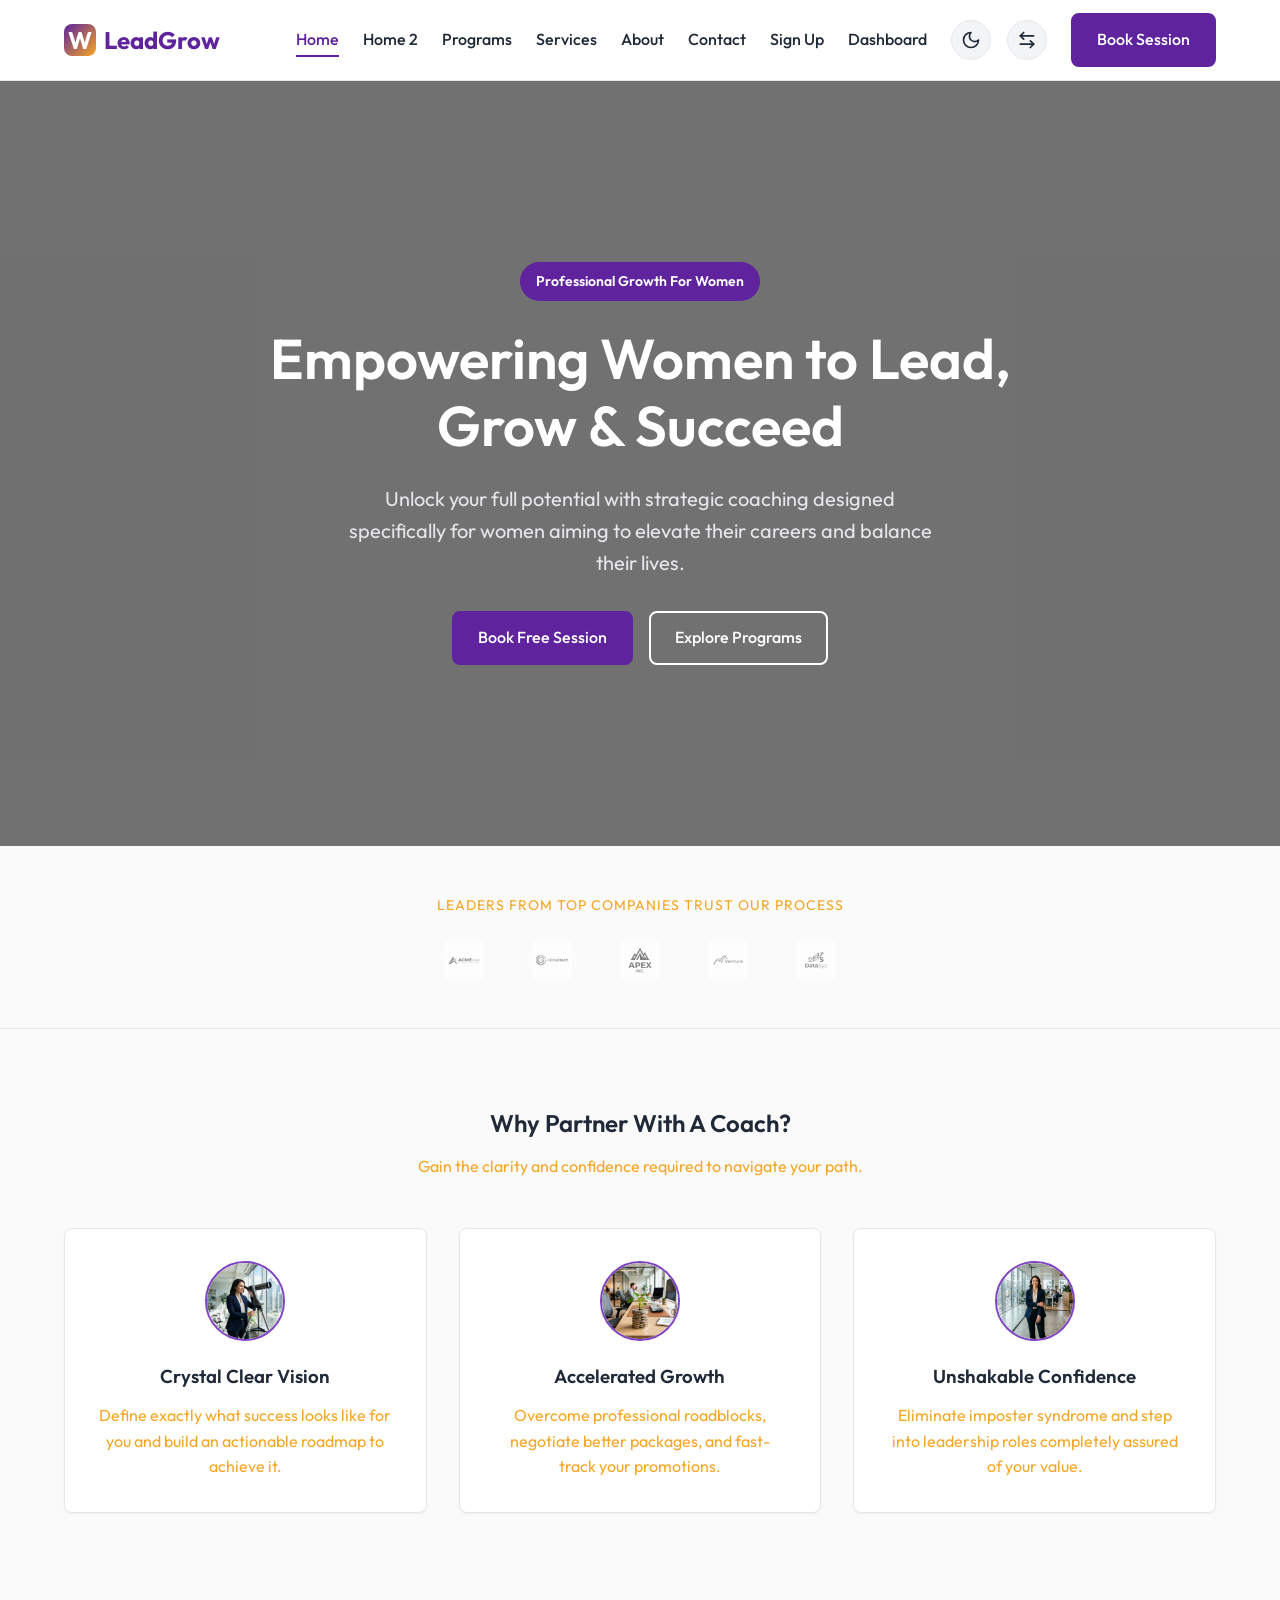
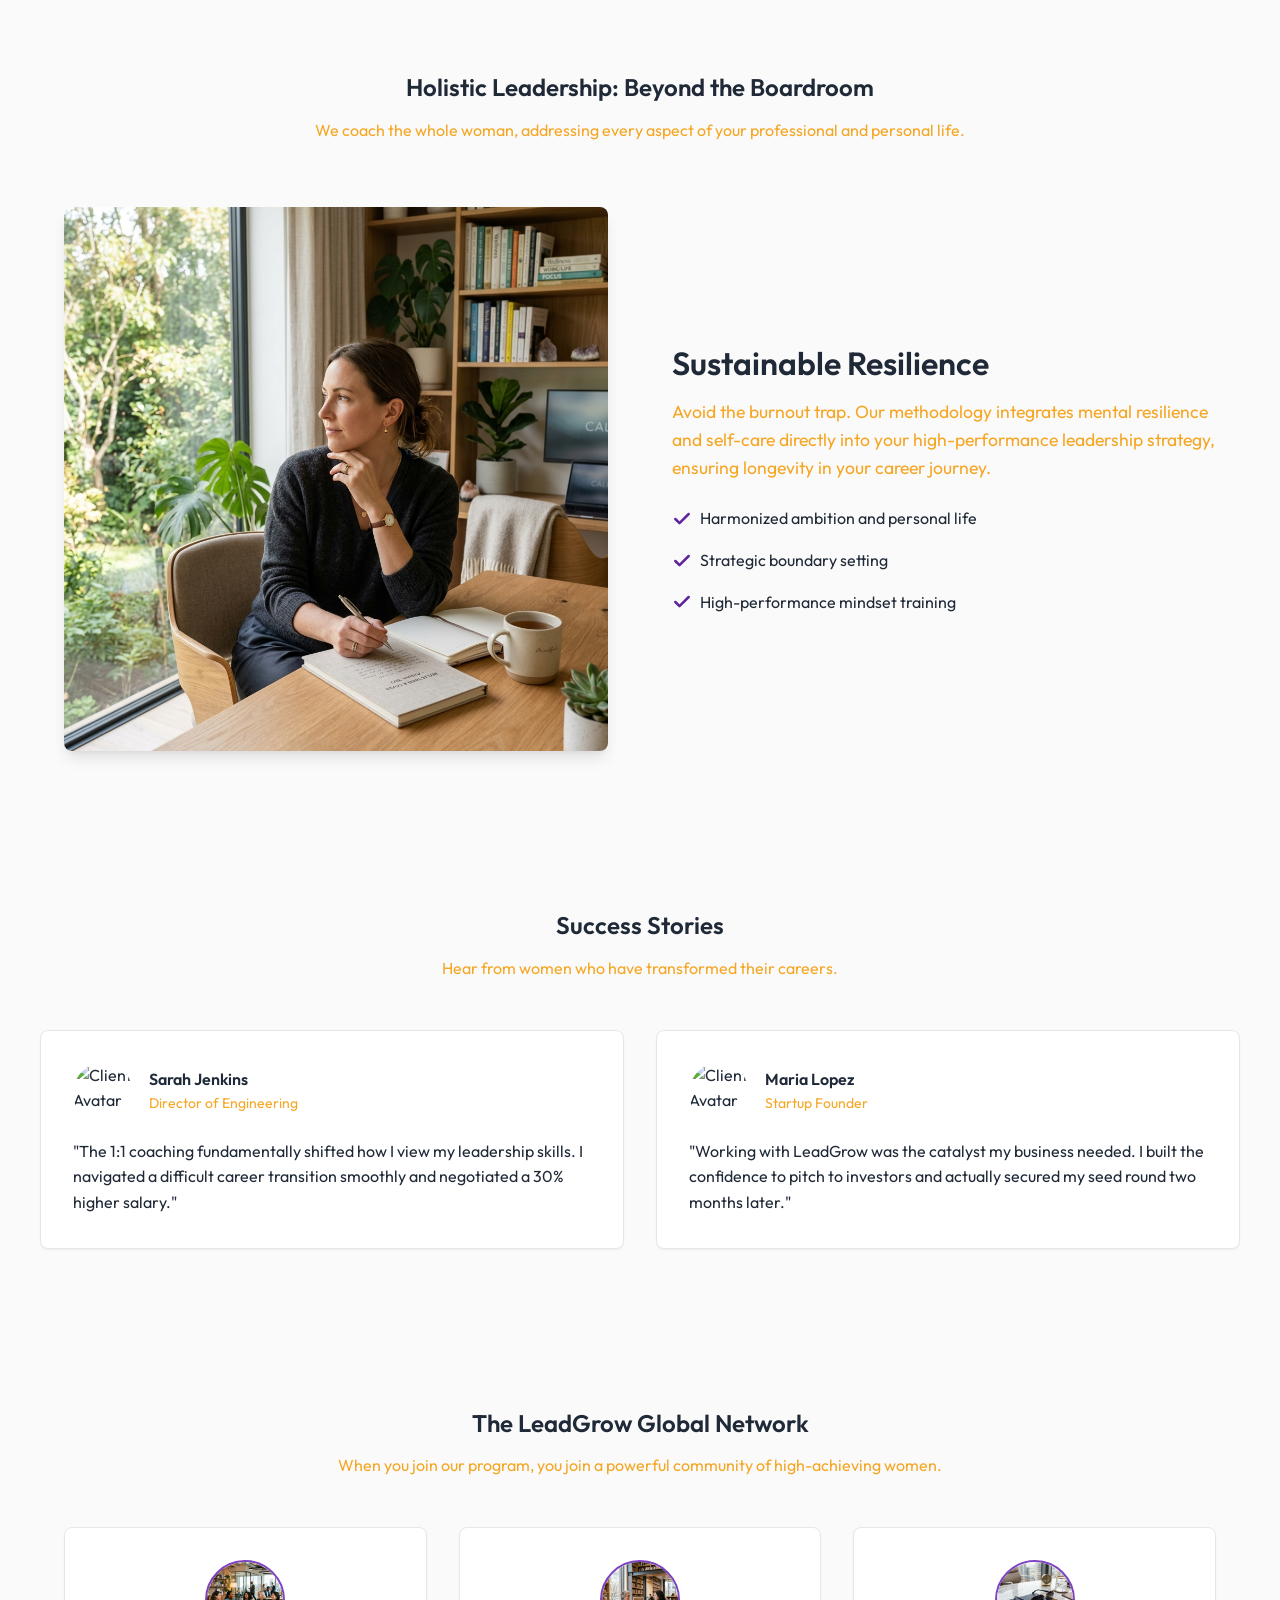
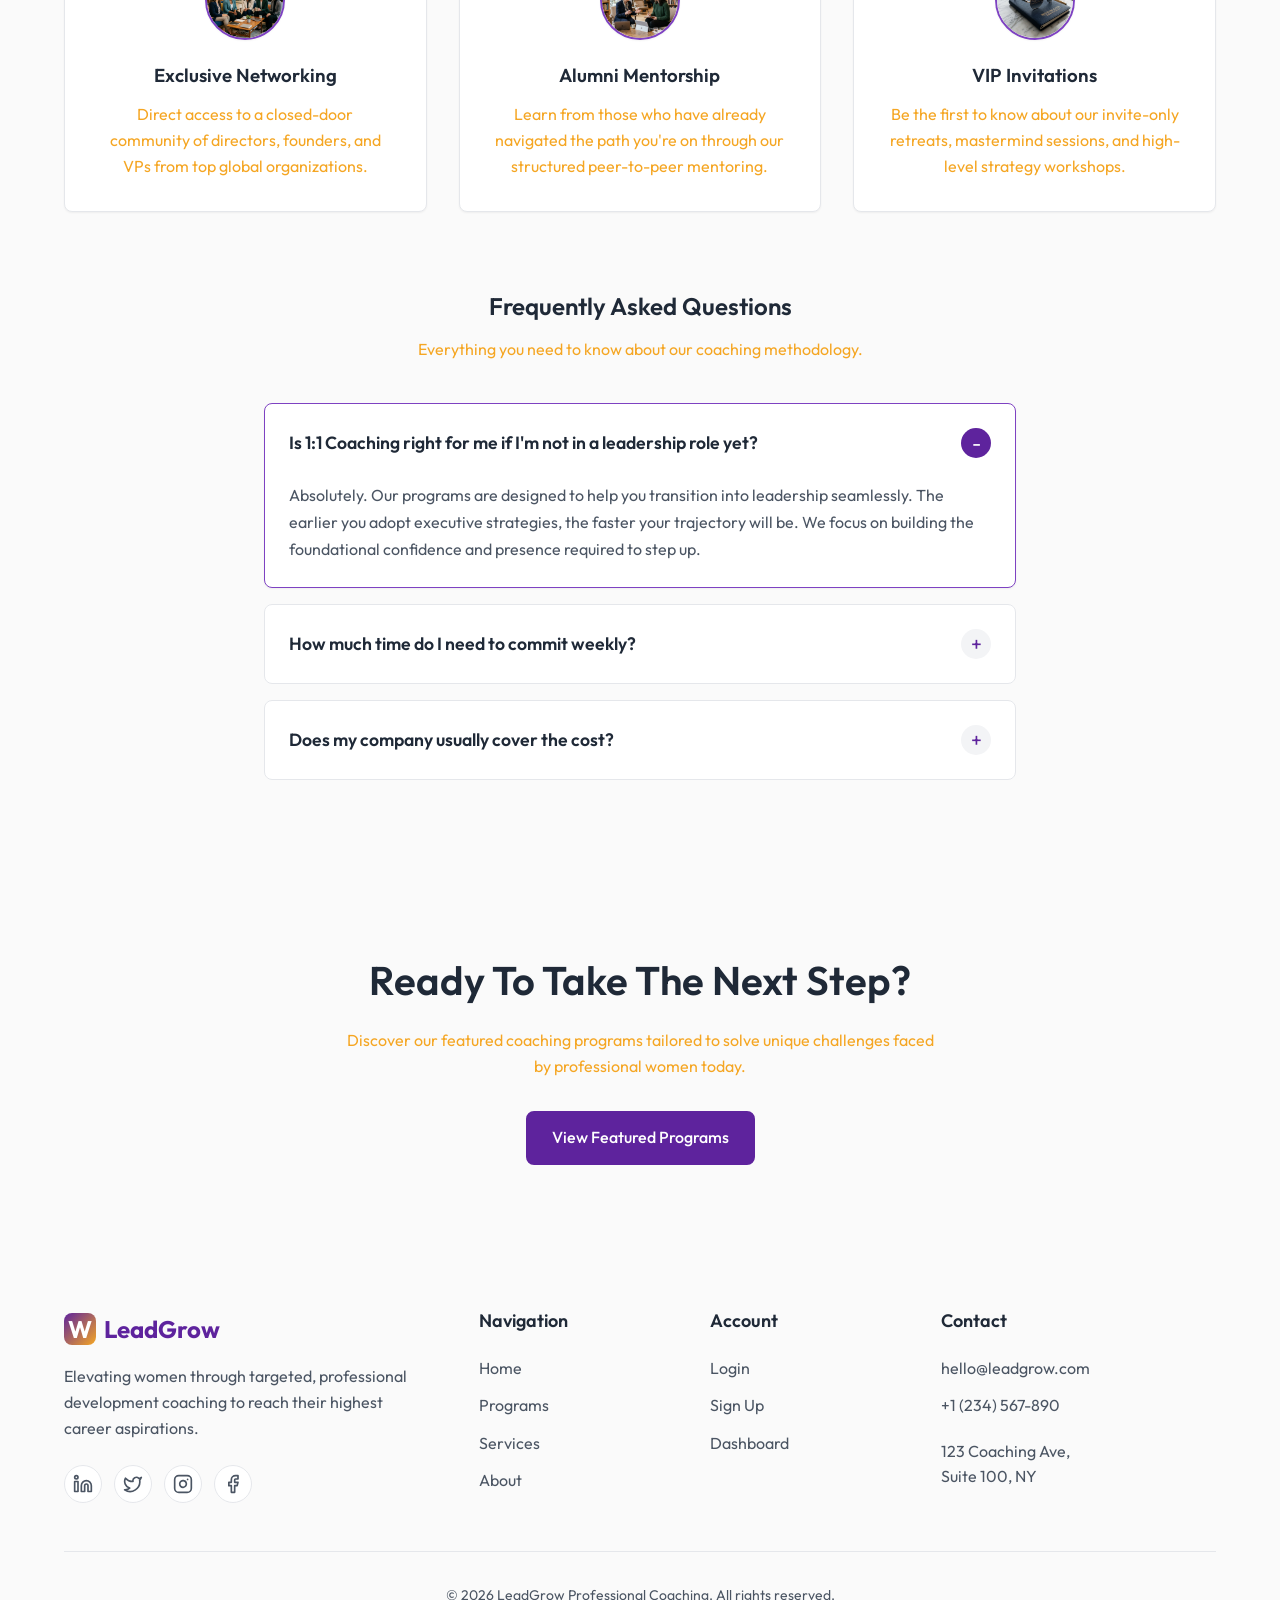
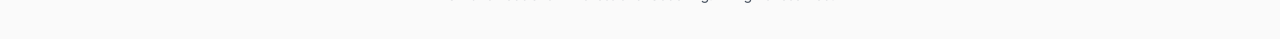
==== commit fb1a53db: "add the some chnage" ====
--- a/index.html
+++ b/index.html
@@ -70,6 +70,8 @@
       <li><a href="dashboard.html" class="nav-link">Dashboard</a></li>
     </ul>
 
+    <div class="mobile-nav-line"></div>
+
     <div class="mobile-nav-footer">
       <a href="contact.html" class="btn btn-primary btn-block">Book Free Coaching Call</a>
       
@@ -105,12 +107,11 @@
       <div class="container text-center">
         <p class="text-secondary" style="font-size: 0.875rem; text-transform: uppercase; letter-spacing: 1px; margin-bottom: 1.5rem;">Leaders from top companies trust our process</p>
         <div class="logo-track">
-          <!-- Placeholder SVG logos roughly mimicking generic tech/corporate shapes -->
-          <svg viewBox="0 0 100 30"><rect width="20" height="20" rx="4" fill="currentColor"/><text x="25" y="16" font-family="Outfit" font-weight="700" font-size="20" fill="currentColor">AcmeCorp</text></svg>
-          <svg viewBox="0 0 100 30"><circle cx="15" cy="15" r="10" fill="currentColor"/><text x="30" y="20" font-family="Outfit" font-weight="700" font-size="18" fill="currentColor">GlobalTech</text></svg>
-          <svg viewBox="0 0 120 30"><polygon points="10,25 20,5 30,25" fill="currentColor"/><text x="35" y="22" font-family="Outfit" font-weight="700" font-size="20" fill="currentColor">Apex Inc.</text></svg>
-          <svg viewBox="0 0 100 30"><path d="M5,15 Q15,5 25,15 T45,15" fill="none" stroke="currentColor" stroke-width="4"/><text x="50" y="20" font-family="Outfit" font-weight="700" font-size="18" fill="currentColor">Venture</text></svg>
-          <svg viewBox="0 0 100 30"><rect x="5" y="5" width="10" height="20" fill="currentColor"/><rect x="20" y="10" width="10" height="15" fill="currentColor"/><text x="35" y="22" font-family="Outfit" font-weight="700" font-size="18" fill="currentColor">DataSys</text></svg>
+          <img src="assets/logo_acme.png" alt="AcmeCorp">
+          <img src="assets/logo_globaltech.png" alt="GlobalTech">
+          <img src="assets/logo_apex.png" alt="Apex Inc.">
+          <img src="assets/logo_venture.png" alt="Venture">
+          <img src="assets/logo_datasys.png" alt="DataSys">
         </div>
       </div>
     </section>
@@ -123,25 +124,48 @@
         
         <div class="grid grid-3">
           <div class="card card-hover">
-            <div class="icon-btn" style="width: 60px; height: 60px; margin: 0 auto 1.5rem; background-color: var(--primary-light); color: white;">
-              <svg xmlns="http://www.w3.org/2000/svg" width="30" height="30" viewBox="0 0 24 24" fill="none" stroke="currentColor" stroke-width="2" stroke-linecap="round" stroke-linejoin="round" class="lucide lucide-target"><circle cx="12" cy="12" r="10"/><circle cx="12" cy="12" r="6"/><circle cx="12" cy="12" r="2"/></svg>
+            <div class="feature-img-wrap">
+              <img src="assets/vision.png" alt="Crystal Clear Vision" class="feature-img">
             </div>
             <h3>Crystal Clear Vision</h3>
             <p class="text-secondary">Define exactly what success looks like for you and build an actionable roadmap to achieve it.</p>
           </div>
           <div class="card card-hover">
-            <div class="icon-btn" style="width: 60px; height: 60px; margin: 0 auto 1.5rem; background-color: var(--primary-light); color: white;">
-              <svg xmlns="http://www.w3.org/2000/svg" width="30" height="30" viewBox="0 0 24 24" fill="none" stroke="currentColor" stroke-width="2" stroke-linecap="round" stroke-linejoin="round" class="lucide lucide-trending-up"><polyline points="22 7 13.5 15.5 8.5 10.5 2 17"/><polyline points="16 7 22 7 22 13"/></svg>
+            <div class="feature-img-wrap">
+              <img src="assets/growth.png" alt="Accelerated Growth" class="feature-img">
             </div>
             <h3>Accelerated Growth</h3>
             <p class="text-secondary">Overcome professional roadblocks, negotiate better packages, and fast-track your promotions.</p>
           </div>
           <div class="card card-hover">
-            <div class="icon-btn" style="width: 60px; height: 60px; margin: 0 auto 1.5rem; background-color: var(--primary-light); color: white;">
-              <svg xmlns="http://www.w3.org/2000/svg" width="30" height="30" viewBox="0 0 24 24" fill="none" stroke="currentColor" stroke-width="2" stroke-linecap="round" stroke-linejoin="round" class="lucide lucide-shield-check"><path d="M20 13c0 5-3.5 7.5-7.66 8.95a1 1 0 0 1-.67-.01C7.5 20.5 4 18 4 13V6a1 1 0 0 1 1-1c2 0 4.5-1.2 6.24-2.72a1.17 1.17 0 0 1 1.52 0C14.51 3.81 17 5 19 5a1 1 0 0 1 1 1z"/><path d="m9 12 2 2 4-4"/></svg>
+            <div class="feature-img-wrap">
+              <img src="assets/confidence.png" alt="Unshakable Confidence" class="feature-img">
             </div>
             <h3>Unshakable Confidence</h3>
             <p class="text-secondary">Eliminate imposter syndrome and step into leadership roles completely assured of your value.</p>
+          </div>
+        </div>
+      </div>
+    </section>
+
+    <!-- Holistic Leadership Section -->
+    <section class="section">
+      <div class="container text-center">
+        <h2>Holistic Leadership: Beyond the Boardroom</h2>
+        <p class="text-secondary" style="margin-bottom: 3rem;">We coach the whole woman, addressing every aspect of your professional and personal life.</p>
+        
+        <div class="feature-row">
+          <div class="feature-row-img">
+            <img src="assets/wellness.png" alt="Wellness and Work-Life Integration" style="width: 100%; height: 100%; object-fit: cover;">
+          </div>
+          <div class="feature-row-content">
+            <h3 style="font-size: 2rem;">Sustainable Resilience</h3>
+            <p class="text-secondary" style="font-size: 1.1rem;">Avoid the burnout trap. Our methodology integrates mental resilience and self-care directly into your high-performance leadership strategy, ensuring longevity in your career journey.</p>
+            <ul style="margin-top: 1.5rem; display: flex; flex-direction: column; gap: 1rem;">
+              <li class="flex items-center gap-1"><svg xmlns="http://www.w3.org/2000/svg" width="20" height="20" viewBox="0 0 24 24" fill="none" stroke="var(--primary-color)" stroke-width="3" stroke-linecap="round" stroke-linejoin="round" class="lucide lucide-check"><path d="M20 6 9 17l-5-5"/></svg> Harmonized ambition and personal life</li>
+              <li class="flex items-center gap-1"><svg xmlns="http://www.w3.org/2000/svg" width="20" height="20" viewBox="0 0 24 24" fill="none" stroke="var(--primary-color)" stroke-width="3" stroke-linecap="round" stroke-linejoin="round" class="lucide lucide-check"><path d="M20 6 9 17l-5-5"/></svg> Strategic boundary setting</li>
+              <li class="flex items-center gap-1"><svg xmlns="http://www.w3.org/2000/svg" width="20" height="20" viewBox="0 0 24 24" fill="none" stroke="var(--primary-color)" stroke-width="3" stroke-linecap="round" stroke-linejoin="round" class="lucide lucide-check"><path d="M20 6 9 17l-5-5"/></svg> High-performance mindset training</li>
+            </ul>
           </div>
         </div>
       </div>
@@ -174,6 +198,38 @@
             </div>
           </div>
           <p>"Working with LeadGrow was the catalyst my business needed. I built the confidence to pitch to investors and actually secured my seed round two months later."</p>
+        </div>
+      </div>
+    </section>
+
+    <!-- Community Section -->
+    <section class="section section-bg">
+      <div class="container text-center">
+        <h2>The LeadGrow Global Network</h2>
+        <p class="text-secondary" style="margin-bottom: 3rem;">When you join our program, you join a powerful community of high-achieving women.</p>
+        
+        <div class="grid grid-3">
+          <div class="card card-hover">
+            <div class="feature-img-wrap">
+              <img src="assets/community.png" alt="Community" class="feature-img">
+            </div>
+            <h3>Exclusive Networking</h3>
+            <p class="text-secondary">Direct access to a closed-door community of directors, founders, and VPs from top global organizations.</p>
+          </div>
+          <div class="card card-hover">
+            <div class="feature-img-wrap">
+              <img src="assets/mentorship.png" alt="Mentorship" class="feature-img">
+            </div>
+            <h3>Alumni Mentorship</h3>
+            <p class="text-secondary">Learn from those who have already navigated the path you're on through our structured peer-to-peer mentoring.</p>
+          </div>
+          <div class="card card-hover">
+            <div class="feature-img-wrap">
+              <img src="assets/exclusivity.png" alt="Exclusivity" class="feature-img">
+            </div>
+            <h3>VIP Invitations</h3>
+            <p class="text-secondary">Be the first to know about our invite-only retreats, mastermind sessions, and high-level strategy workshops.</p>
+          </div>
         </div>
       </div>
     </section>
@@ -281,5 +337,8 @@
     </div>
   </footer>
 
+  <button class="scroll-top" aria-label="Scroll to top">
+    <svg xmlns="http://www.w3.org/2000/svg" width="24" height="24" viewBox="0 0 24 24" fill="none" stroke="currentColor" stroke-width="2" stroke-linecap="round" stroke-linejoin="round" class="lucide lucide-arrow-up"><path d="m18 15-6-6-6 6"/></svg>
+  </button>
 </body>
 </html>
--- a/css/style.css
+++ b/css/style.css
@@ -311,6 +311,20 @@
   color: var(--text-inverse);
 }
 
+.btn-white {
+  background-color: white;
+  color: var(--primary-color);
+  font-weight: 700;
+  border: 2px solid white;
+}
+
+.btn-white:hover {
+  background-color: transparent;
+  color: white;
+  border-color: white;
+  transform: translateY(-2px);
+}
+
 .btn-block {
   width: 100%;
 }
@@ -452,7 +466,13 @@
   padding: 2rem;
   border: 1px solid var(--border-color);
   transition: var(--transition);
-  height: 100%;
+  display: flex;
+  flex-direction: column;
+}
+
+.card .btn,
+.card .btn-block {
+  margin-top: auto;
 }
 
 @media(hover: hover) {
@@ -658,8 +678,14 @@
   font-size: 1.2rem;
 }
 
+.mobile-nav-line {
+  height: 1px;
+  background-color: var(--border-color);
+  margin: 1.5rem 0;
+}
+
 .mobile-nav-footer {
-  margin-top: auto;
+  margin-top: 2rem;
   display: flex;
   flex-direction: column;
   gap: 1.5rem;
@@ -963,8 +989,17 @@
 }
 
 @media (max-width: 992px) {
+  .pricing-card {
+    text-align: center !important;
+  }
   .pricing-card.popular {
     transform: scale(1);
+  }
+  .pricing-card .pricing-features {
+    display: flex;
+    flex-direction: column;
+    align-items: center;
+    margin: 0 auto 2rem;
   }
 }
 
@@ -1007,6 +1042,17 @@
   gap: 0.5rem;
 }
 
+@media (max-width: 576px) {
+  .auth-card {
+    padding: 2rem;
+    padding-top: 4.5rem;
+  }
+  .auth-controls {
+    top: 1rem;
+    right: 1rem;
+  }
+}
+
 [dir="rtl"] .auth-controls {
   right: auto;
   left: 1.5rem;
@@ -1039,7 +1085,7 @@
 /* Dashboard Layout */
 .dashboard-layout {
   display: flex;
-  min-height: 100vh;
+  height: 100vh;
 }
 
 .sidebar {
@@ -1098,6 +1144,8 @@
   display: flex;
   flex-direction: column;
   overflow: hidden;
+  min-height: 0;
+  min-width: 0;
 }
 
 .dashboard-header {
@@ -1107,7 +1155,14 @@
   display: flex;
   align-items: center;
   justify-content: space-between;
-  padding: 0 2rem;
+  padding: 0 1.5rem;
+}
+
+@media (max-width: 600px) {
+  .dashboard-header {
+    padding: 0 1rem;
+    height: 70px;
+  }
 }
 
 .header-actions {
@@ -1142,18 +1197,78 @@
   flex: 1;
 }
 
+@media (max-width: 768px) {
+  .dashboard-content {
+    padding: 1.5rem;
+  }
+}
+
+@media (max-width: 480px) {
+  .dashboard-content {
+    padding: 1rem;
+  }
+}
+
+.dashboard-toggle {
+  display: none;
+  margin-right: 1.5rem;
+}
+
+[dir="rtl"] .dashboard-toggle {
+  margin-right: 0;
+  margin-left: 1.5rem;
+}
+
+.sidebar-overlay {
+  position: fixed;
+  top: 0;
+  left: 0;
+  right: 0;
+  bottom: 0;
+  background-color: rgba(0, 0, 0, 0.5);
+  backdrop-filter: blur(4px);
+  z-index: 999;
+  opacity: 0;
+  visibility: hidden;
+  transition: var(--transition);
+}
+
+.sidebar-overlay.active {
+  opacity: 1;
+  visibility: visible;
+}
+
 @media (max-width: 992px) {
+  .dashboard-toggle {
+    display: flex;
+  }
+
   .sidebar {
     position: fixed;
+    left: 0;
+    top: 0;
+    bottom: 0;
     transform: translateX(-100%);
     z-index: 1000;
   }
 
+  .sidebar.active {
+    transform: translateX(0);
+  }
+
   [dir="rtl"] .sidebar {
+    left: auto;
+    right: 0;
     transform: translateX(100%);
   }
 
-  /* Would need JS toggles for mobile sidebar ideally */
+  [dir="rtl"] .sidebar.active {
+    transform: translateX(0);
+  }
+
+  .dashboard-header {
+    padding: 0 1.5rem;
+  }
 }
 
 /* Feature/Coach Story Image */
@@ -1177,6 +1292,30 @@
   z-index: -1;
 }
 
+/* Feature Images */
+.feature-img-wrap {
+  width: 80px;
+  height: 80px;
+  margin: 0 auto 1.5rem;
+  border-radius: 50%;
+  overflow: hidden;
+  border: 2px solid var(--primary-light);
+  box-shadow: var(--shadow-sm);
+  transition: var(--transition);
+}
+
+.card:hover .feature-img-wrap,
+.step-card:hover .feature-img-wrap {
+  transform: scale(1.1);
+  border-color: var(--secondary-color);
+}
+
+.feature-img {
+  width: 100%;
+  height: 100%;
+  object-fit: cover;
+}
+
 /* Custom Scrollbar for slightly cleaner feel */
 ::-webkit-scrollbar {
   width: 8px;
@@ -1222,10 +1361,118 @@
   filter: grayscale(0%);
 }
 
-.logo-track svg {
-  height: 30px;
+.logo-track img {
+  height: 40px;
   width: auto;
-  color: var(--text-primary);
+  object-fit: contain;
+}
+
+.star-icon {
+  width: 20px;
+  height: 20px;
+  object-fit: contain;
+}
+
+.star-rating {
+  gap: 0.25rem;
+}
+
+/* New Content Section Layouts */
+.feature-row {
+  display: flex;
+  align-items: center;
+  gap: 4rem;
+  margin-top: 4rem;
+}
+
+.feature-row.reverse {
+  flex-direction: row-reverse;
+}
+
+.feature-row-content {
+  flex: 1;
+  text-align: left;
+}
+
+.feature-row-img {
+  flex: 1;
+  border-radius: var(--border-radius);
+  box-shadow: var(--shadow-lg);
+  overflow: hidden;
+}
+
+.pillar-grid {
+  display: grid;
+  grid-template-columns: repeat(4, 1fr);
+  gap: 2rem;
+  margin-top: 3rem;
+}
+
+.pillar-card {
+  text-align: center;
+  padding: 2rem;
+  background-color: var(--surface-color);
+  border-radius: var(--border-radius);
+  border: 1px solid var(--border-color);
+  transition: var(--transition);
+}
+
+.pillar-card:hover {
+  transform: translateY(-5px);
+  border-color: var(--primary-color);
+}
+
+.cta-banner {
+  background: linear-gradient(135deg, var(--primary-dark) 0%, var(--primary-color) 100%);
+  color: white;
+  padding: 5rem 0;
+  text-align: center;
+  border-radius: var(--border-radius);
+}
+
+@media (max-width: 992px) {
+  .feature-row, .feature-row.reverse {
+    flex-direction: column;
+    text-align: center;
+    gap: 2rem;
+  }
+  
+  .feature-row-content {
+    text-align: center;
+  }
+
+  .journey-grid {
+    grid-template-columns: 1fr;
+    text-align: center;
+    gap: 2rem;
+  }
+
+  .journey-content {
+    text-align: center;
+  }
+
+  .pillar-grid {
+    grid-template-columns: repeat(2, 1fr);
+  }
+
+  .contact-info-block {
+    text-align: center;
+  }
+  .contact-info-block .flex.items-center, 
+  .contact-info-block .flex.flex-col {
+    flex-direction: column;
+    text-align: center;
+    align-items: center;
+  }
+  .contact-info-block .social-links {
+    justify-content: center;
+  }
+}
+
+@media (max-width: 576px) {
+  .pillar-grid {
+    grid-template-columns: 1fr;
+  }
 }
 
 /* Semantic Details Toggle (FAQ) */
@@ -1328,4 +1575,52 @@
 
 .progress-bar.warning {
   background-color: var(--secondary-color);
+}
+
+/* Scroll to Top */
+.scroll-top {
+  position: fixed;
+  bottom: 2rem;
+  right: 2rem;
+  width: 50px;
+  height: 50px;
+  border-radius: 50%;
+  background-color: var(--primary-color);
+  color: white;
+  border: none;
+  display: flex;
+  align-items: center;
+  justify-content: center;
+  cursor: pointer;
+  z-index: 999;
+  box-shadow: var(--shadow-lg);
+  opacity: 0;
+  visibility: hidden;
+  transition: all 0.3s cubic-bezier(0.4, 0, 0.2, 1);
+  transform: translateY(10px);
+}
+
+.scroll-top.active {
+  opacity: 1;
+  visibility: visible;
+  transform: translateY(0);
+}
+
+.scroll-top:hover {
+  background-color: var(--primary-dark);
+  transform: translateY(-5px);
+}
+
+[dir="rtl"] .scroll-top {
+  right: auto;
+  left: 2rem;
+}
+
+@media (max-width: 768px) {
+  .scroll-top {
+    width: 44px;
+    height: 44px;
+    bottom: 1.5rem;
+    right: 1.5rem;
+  }
 }
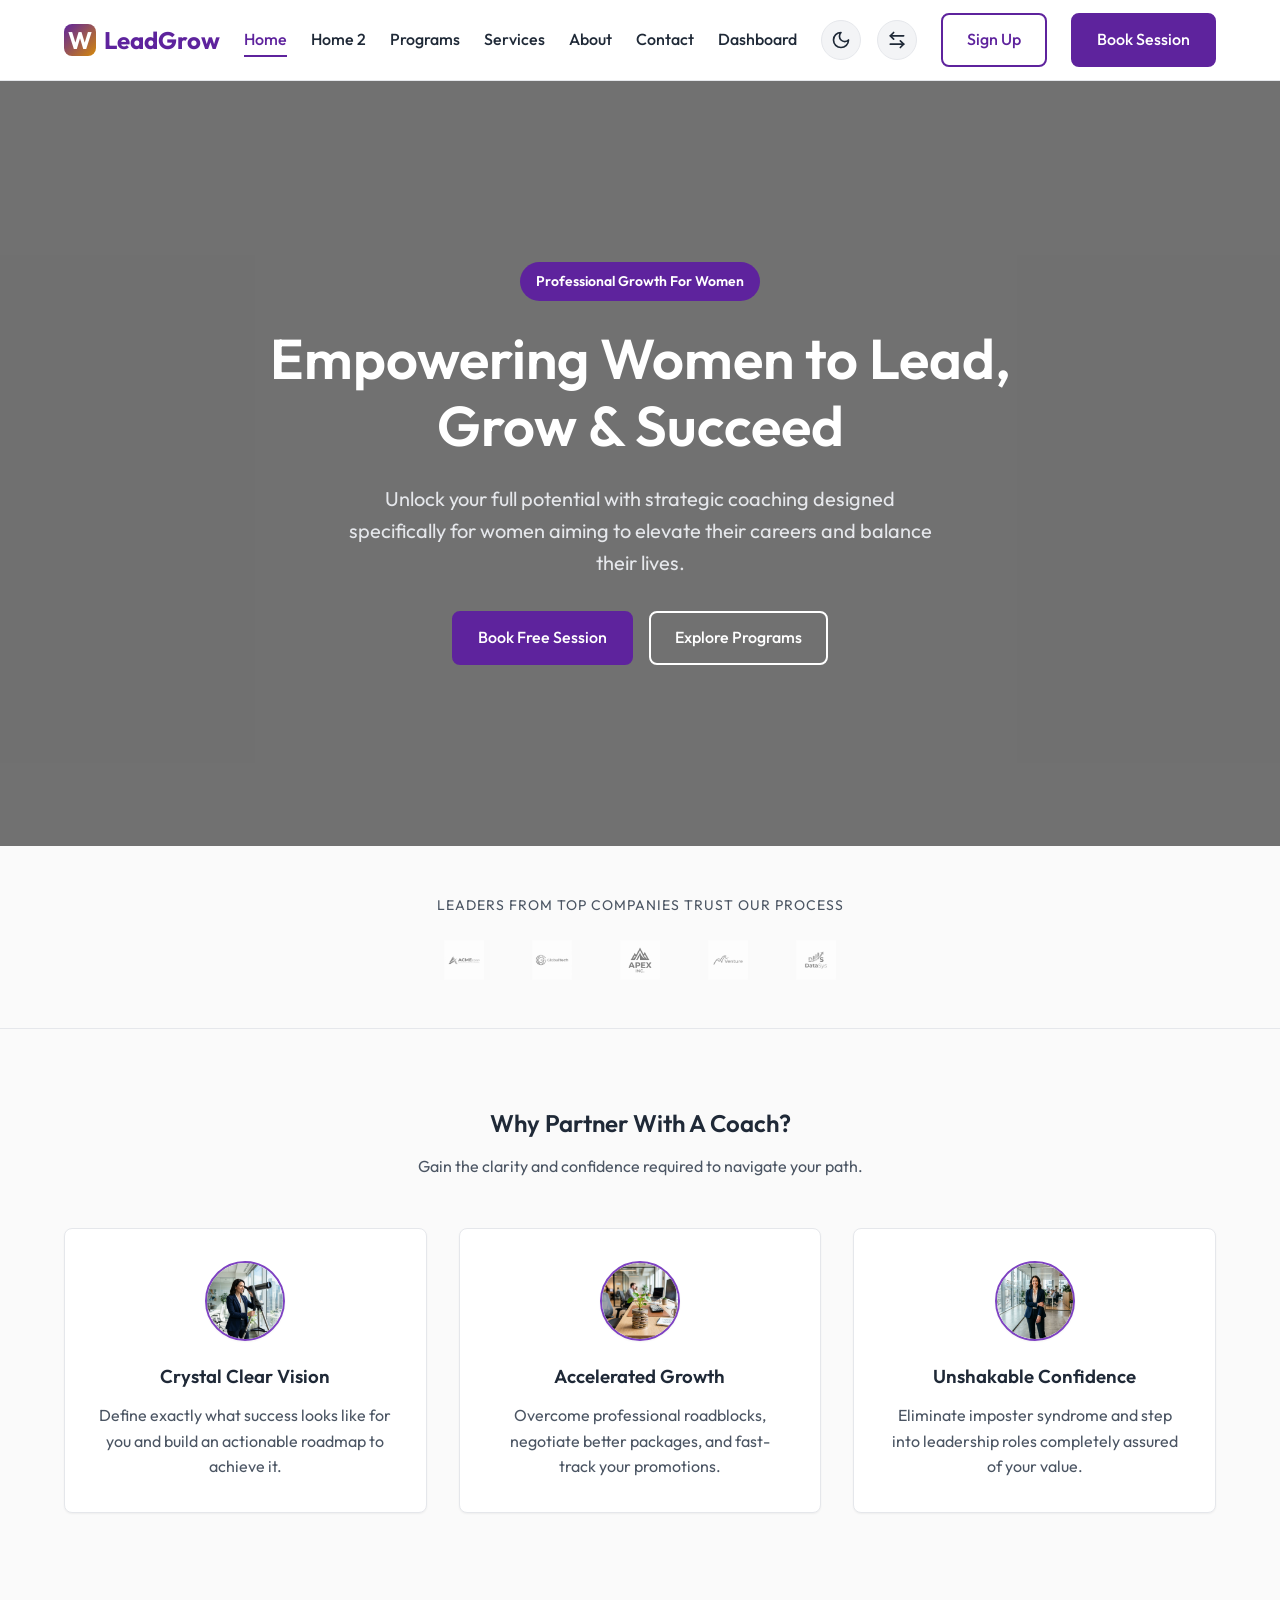
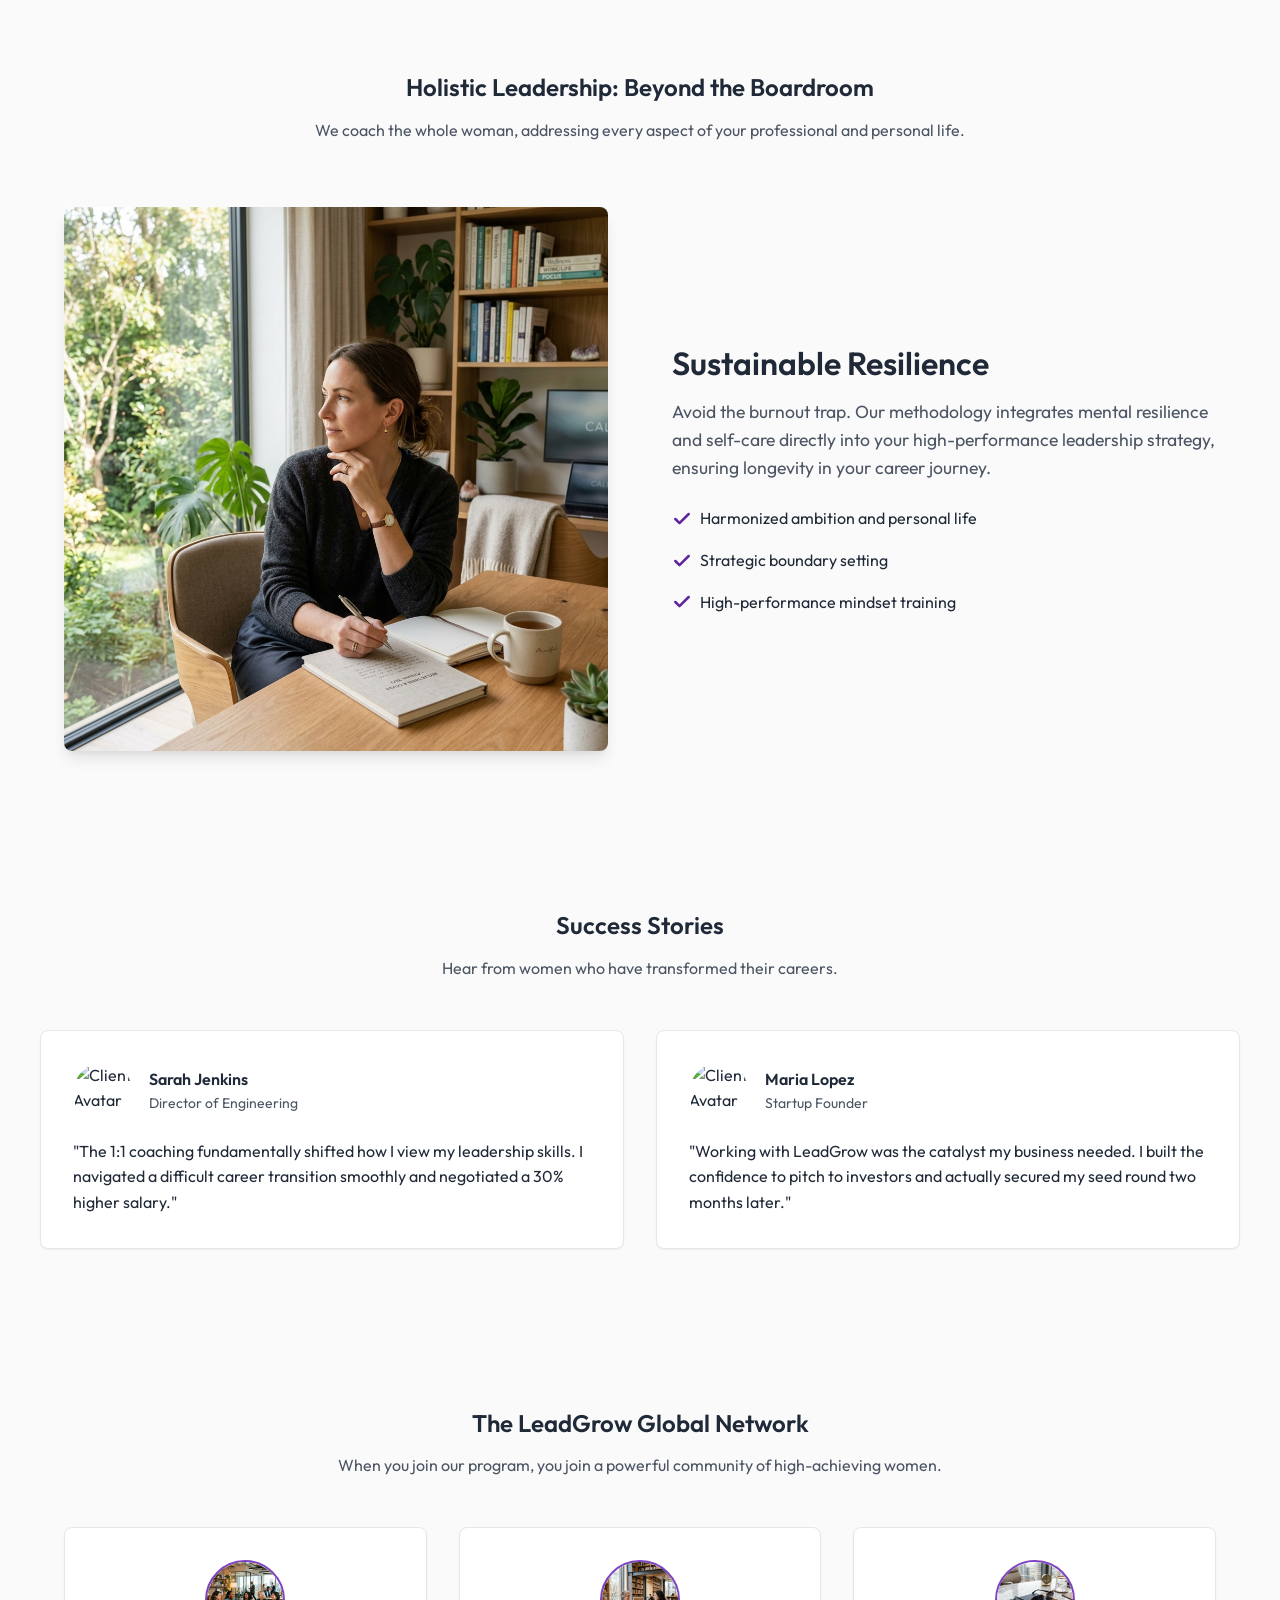
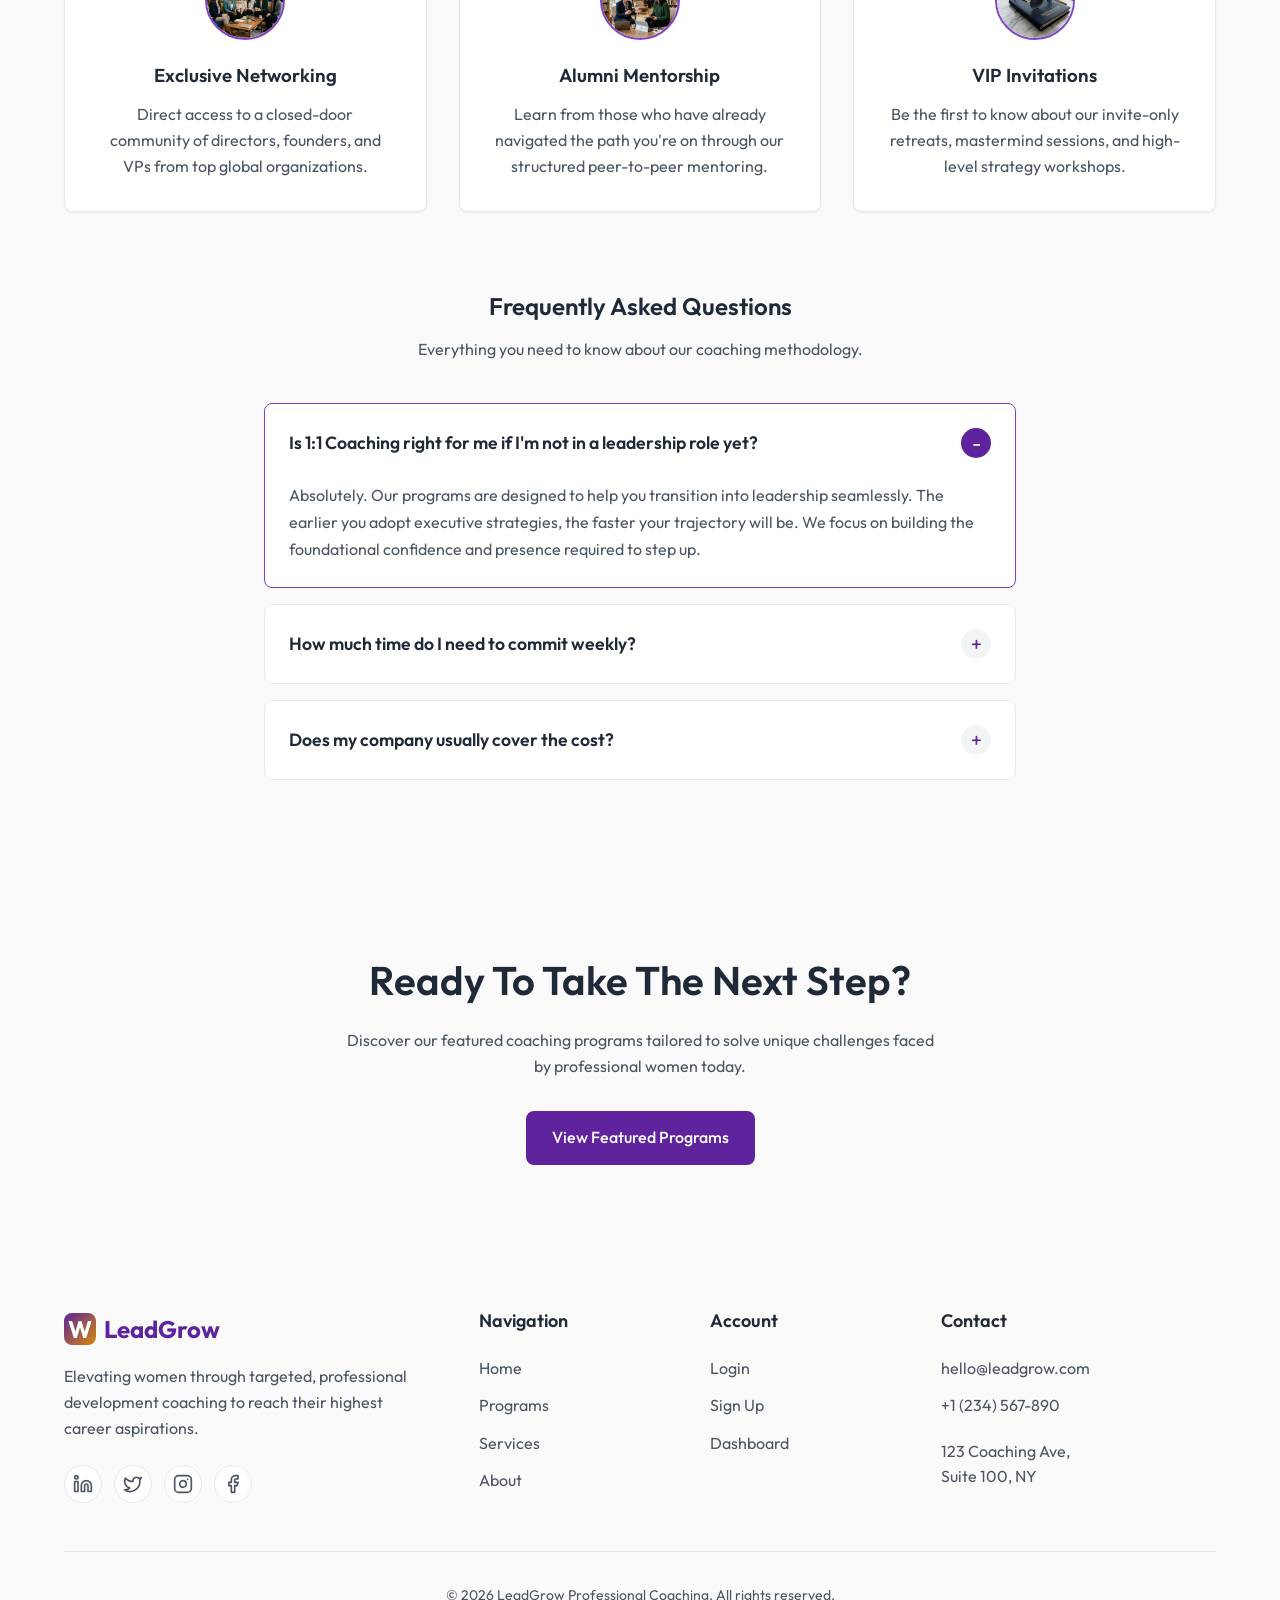
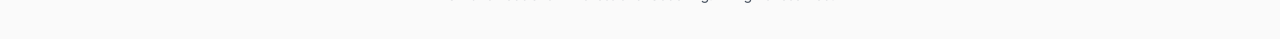
==== commit 6e84f6ec: "2.	Nav bar- place signup as a CTA button" ====
--- a/index.html
+++ b/index.html
@@ -1,14 +1,17 @@
 <!DOCTYPE html>
 <html lang="en">
+
 <head>
   <meta charset="UTF-8">
   <meta name="viewport" content="width=device-width, initial-scale=1.0">
   <title>Women's Professional Development Coaching | Home</title>
-  <meta name="description" content="Empowering women to lead, grow, and succeed with professional development coaching.">
+  <meta name="description"
+    content="Empowering women to lead, grow, and succeed with professional development coaching.">
   <link rel="stylesheet" href="css/style.css">
   <link rel="icon" type="image/png" href="favicon.png">
   <script src="js/main.js" defer></script>
 </head>
+
 <body class="with-bg-image">
 
   <!-- Header -->
@@ -18,7 +21,7 @@
         <div class="logo-icon">W</div>
         <span>LeadGrow</span>
       </a>
-      
+
       <nav class="nav">
         <ul class="nav-list">
           <li><a href="index.html" class="nav-link active">Home</a></li>
@@ -27,27 +30,43 @@
           <li><a href="services.html" class="nav-link">Services</a></li>
           <li><a href="about.html" class="nav-link">About</a></li>
           <li><a href="contact.html" class="nav-link">Contact</a></li>
-          <li><a href="signup.html" class="nav-link">Sign Up</a></li>
           <li><a href="dashboard.html" class="nav-link">Dashboard</a></li>
         </ul>
-        
+
         <div class="nav-toggles">
           <!-- Light/Dark -->
           <button class="icon-btn theme-toggle" aria-label="Toggle Theme">
-            <svg xmlns="http://www.w3.org/2000/svg" width="20" height="20" viewBox="0 0 24 24" fill="none" stroke="currentColor" stroke-width="2" stroke-linecap="round" stroke-linejoin="round" class="lucide lucide-moon"><path d="M12 3a6 6 0 0 0 9 9 9 9 0 1 1-9-9Z"/></svg>
+            <svg xmlns="http://www.w3.org/2000/svg" width="20" height="20" viewBox="0 0 24 24" fill="none"
+              stroke="currentColor" stroke-width="2" stroke-linecap="round" stroke-linejoin="round"
+              class="lucide lucide-moon">
+              <path d="M12 3a6 6 0 0 0 9 9 9 9 0 1 1-9-9Z" />
+            </svg>
           </button>
           <!-- RTL Toggle -->
           <button class="icon-btn rtl-toggle" aria-label="Toggle Direction">
-            <svg xmlns="http://www.w3.org/2000/svg" width="20" height="20" viewBox="0 0 24 24" fill="none" stroke="currentColor" stroke-width="2" stroke-linecap="round" stroke-linejoin="round" class="lucide lucide-arrow-left-right"><path d="M8 3 4 7l4 4"/><path d="M4 7h16"/><path d="m16 21 4-4-4-4"/><path d="M20 17H4"/></svg>
+            <svg xmlns="http://www.w3.org/2000/svg" width="20" height="20" viewBox="0 0 24 24" fill="none"
+              stroke="currentColor" stroke-width="2" stroke-linecap="round" stroke-linejoin="round"
+              class="lucide lucide-arrow-left-right">
+              <path d="M8 3 4 7l4 4" />
+              <path d="M4 7h16" />
+              <path d="m16 21 4-4-4-4" />
+              <path d="M20 17H4" />
+            </svg>
           </button>
         </div>
 
-        <!-- Primary CTA Header -->
+        <a href="signup.html" class="btn btn-secondary">Sign Up</a>
         <a href="contact.html" class="btn btn-primary">Book Session</a>
       </nav>
 
       <button class="mobile-menu-btn" aria-label="Open Menu">
-        <svg xmlns="http://www.w3.org/2000/svg" width="28" height="28" viewBox="0 0 24 24" fill="none" stroke="currentColor" stroke-width="2" stroke-linecap="round" stroke-linejoin="round" class="lucide lucide-menu"><line x1="4" x2="20" y1="12" y2="12"/><line x1="4" x2="20" y1="6" y2="6"/><line x1="4" x2="20" y1="18" y2="18"/></svg>
+        <svg xmlns="http://www.w3.org/2000/svg" width="28" height="28" viewBox="0 0 24 24" fill="none"
+          stroke="currentColor" stroke-width="2" stroke-linecap="round" stroke-linejoin="round"
+          class="lucide lucide-menu">
+          <line x1="4" x2="20" y1="12" y2="12" />
+          <line x1="4" x2="20" y1="6" y2="6" />
+          <line x1="4" x2="20" y1="18" y2="18" />
+        </svg>
       </button>
     </div>
   </header>
@@ -56,9 +75,13 @@
   <div class="mobile-nav-overlay"></div>
   <aside class="mobile-nav-panel">
     <button class="mobile-nav-close" aria-label="Close Menu">
-      <svg xmlns="http://www.w3.org/2000/svg" width="28" height="28" viewBox="0 0 24 24" fill="none" stroke="currentColor" stroke-width="2" stroke-linecap="round" stroke-linejoin="round" class="lucide lucide-x"><path d="M18 6 6 18"/><path d="m6 6 12 12"/></svg>
+      <svg xmlns="http://www.w3.org/2000/svg" width="28" height="28" viewBox="0 0 24 24" fill="none"
+        stroke="currentColor" stroke-width="2" stroke-linecap="round" stroke-linejoin="round" class="lucide lucide-x">
+        <path d="M18 6 6 18" />
+        <path d="m6 6 12 12" />
+      </svg>
     </button>
-    
+
     <ul class="mobile-nav-list">
       <li><a href="index.html" class="nav-link active">Home</a></li>
       <li><a href="home-2.html" class="nav-link">Home 2</a></li>
@@ -66,21 +89,32 @@
       <li><a href="services.html" class="nav-link">Services</a></li>
       <li><a href="about.html" class="nav-link">About</a></li>
       <li><a href="contact.html" class="nav-link">Contact</a></li>
-      <li><a href="signup.html" class="nav-link">Sign Up</a></li>
       <li><a href="dashboard.html" class="nav-link">Dashboard</a></li>
     </ul>
 
     <div class="mobile-nav-line"></div>
 
     <div class="mobile-nav-footer">
+      <a href="signup.html" class="btn btn-secondary btn-block">Sign Up</a>
       <a href="contact.html" class="btn btn-primary btn-block">Book Free Coaching Call</a>
-      
+
       <div class="nav-toggles">
         <button class="icon-btn theme-toggle" aria-label="Toggle Theme">
-          <svg xmlns="http://www.w3.org/2000/svg" width="20" height="20" viewBox="0 0 24 24" fill="none" stroke="currentColor" stroke-width="2" stroke-linecap="round" stroke-linejoin="round" class="lucide lucide-moon"><path d="M12 3a6 6 0 0 0 9 9 9 9 0 1 1-9-9Z"/></svg>
+          <svg xmlns="http://www.w3.org/2000/svg" width="20" height="20" viewBox="0 0 24 24" fill="none"
+            stroke="currentColor" stroke-width="2" stroke-linecap="round" stroke-linejoin="round"
+            class="lucide lucide-moon">
+            <path d="M12 3a6 6 0 0 0 9 9 9 9 0 1 1-9-9Z" />
+          </svg>
         </button>
         <button class="icon-btn rtl-toggle" aria-label="Toggle Direction">
-          <svg xmlns="http://www.w3.org/2000/svg" width="20" height="20" viewBox="0 0 24 24" fill="none" stroke="currentColor" stroke-width="2" stroke-linecap="round" stroke-linejoin="round" class="lucide lucide-arrow-left-right"><path d="M8 3 4 7l4 4"/><path d="M4 7h16"/><path d="m16 21 4-4-4-4"/><path d="M20 17H4"/></svg>
+          <svg xmlns="http://www.w3.org/2000/svg" width="20" height="20" viewBox="0 0 24 24" fill="none"
+            stroke="currentColor" stroke-width="2" stroke-linecap="round" stroke-linejoin="round"
+            class="lucide lucide-arrow-left-right">
+            <path d="M8 3 4 7l4 4" />
+            <path d="M4 7h16" />
+            <path d="m16 21 4-4-4-4" />
+            <path d="M20 17H4" />
+          </svg>
         </button>
       </div>
     </div>
@@ -92,12 +126,18 @@
     <section class="hero-image-bg">
       <div class="video-overlay" style="background: rgba(0, 0, 0, 0.55);"></div>
       <div class="container hero-video-content text-center">
-        <span class="hero-badge" style="background-color: var(--primary-color); border: none;">Professional Growth For Women</span>
-        <h1 style="color: white; font-size: 3.5rem; margin-bottom: 1.5rem;">Empowering Women to Lead, Grow & Succeed</h1>
-        <p style="color: #E5E7EB; font-size: 1.25rem; max-width: 600px; margin: 0 auto 2rem;">Unlock your full potential with strategic coaching designed specifically for women aiming to elevate their careers and balance their lives.</p>
+        <span class="hero-badge" style="background-color: var(--primary-color); border: none;">Professional Growth For
+          Women</span>
+        <h1 style="color: white; font-size: 3.5rem; margin-bottom: 1.5rem;">Empowering Women to Lead, Grow & Succeed
+        </h1>
+        <p style="color: #E5E7EB; font-size: 1.25rem; max-width: 600px; margin: 0 auto 2rem;">Unlock your full potential
+          with strategic coaching designed specifically for women aiming to elevate their careers and balance their
+          lives.</p>
         <div class="hero-actions" style="justify-content: center; display: flex; gap: 1rem;">
-          <a href="contact.html" class="btn btn-primary" style="background-color: var(--primary-color); border-color: var(--primary-color);">Book Free Session</a>
-          <a href="programs.html" class="btn btn-secondary" style="color: white; border-color: white;">Explore Programs</a>
+          <a href="contact.html" class="btn btn-primary"
+            style="background-color: var(--primary-color); border-color: var(--primary-color);">Book Free Session</a>
+          <a href="programs.html" class="btn btn-secondary" style="color: white; border-color: white;">Explore
+            Programs</a>
         </div>
       </div>
     </section>
@@ -105,7 +145,9 @@
     <!-- Trusted By / Logos Banner -->
     <section class="logo-banner">
       <div class="container text-center">
-        <p class="text-secondary" style="font-size: 0.875rem; text-transform: uppercase; letter-spacing: 1px; margin-bottom: 1.5rem;">Leaders from top companies trust our process</p>
+        <p class="text-secondary"
+          style="font-size: 0.875rem; text-transform: uppercase; letter-spacing: 1px; margin-bottom: 1.5rem;">Leaders
+          from top companies trust our process</p>
         <div class="logo-track">
           <img src="assets/logo_acme.png" alt="AcmeCorp">
           <img src="assets/logo_globaltech.png" alt="GlobalTech">
@@ -120,29 +162,33 @@
     <section class="section section-bg">
       <div class="container text-center">
         <h2>Why Partner With A Coach?</h2>
-        <p class="text-secondary" style="margin-bottom: 3rem;">Gain the clarity and confidence required to navigate your path.</p>
-        
+        <p class="text-secondary" style="margin-bottom: 3rem;">Gain the clarity and confidence required to navigate your
+          path.</p>
+
         <div class="grid grid-3">
           <div class="card card-hover">
             <div class="feature-img-wrap">
               <img src="assets/vision.png" alt="Crystal Clear Vision" class="feature-img">
             </div>
             <h3>Crystal Clear Vision</h3>
-            <p class="text-secondary">Define exactly what success looks like for you and build an actionable roadmap to achieve it.</p>
+            <p class="text-secondary">Define exactly what success looks like for you and build an actionable roadmap to
+              achieve it.</p>
           </div>
           <div class="card card-hover">
             <div class="feature-img-wrap">
               <img src="assets/growth.png" alt="Accelerated Growth" class="feature-img">
             </div>
             <h3>Accelerated Growth</h3>
-            <p class="text-secondary">Overcome professional roadblocks, negotiate better packages, and fast-track your promotions.</p>
+            <p class="text-secondary">Overcome professional roadblocks, negotiate better packages, and fast-track your
+              promotions.</p>
           </div>
           <div class="card card-hover">
             <div class="feature-img-wrap">
               <img src="assets/confidence.png" alt="Unshakable Confidence" class="feature-img">
             </div>
             <h3>Unshakable Confidence</h3>
-            <p class="text-secondary">Eliminate imposter syndrome and step into leadership roles completely assured of your value.</p>
+            <p class="text-secondary">Eliminate imposter syndrome and step into leadership roles completely assured of
+              your value.</p>
           </div>
         </div>
       </div>
@@ -152,19 +198,35 @@
     <section class="section">
       <div class="container text-center">
         <h2>Holistic Leadership: Beyond the Boardroom</h2>
-        <p class="text-secondary" style="margin-bottom: 3rem;">We coach the whole woman, addressing every aspect of your professional and personal life.</p>
-        
+        <p class="text-secondary" style="margin-bottom: 3rem;">We coach the whole woman, addressing every aspect of your
+          professional and personal life.</p>
+
         <div class="feature-row">
           <div class="feature-row-img">
-            <img src="assets/wellness.png" alt="Wellness and Work-Life Integration" style="width: 100%; height: 100%; object-fit: cover;">
+            <img src="assets/wellness.png" alt="Wellness and Work-Life Integration"
+              style="width: 100%; height: 100%; object-fit: cover;">
           </div>
           <div class="feature-row-content">
             <h3 style="font-size: 2rem;">Sustainable Resilience</h3>
-            <p class="text-secondary" style="font-size: 1.1rem;">Avoid the burnout trap. Our methodology integrates mental resilience and self-care directly into your high-performance leadership strategy, ensuring longevity in your career journey.</p>
+            <p class="text-secondary" style="font-size: 1.1rem;">Avoid the burnout trap. Our methodology integrates
+              mental resilience and self-care directly into your high-performance leadership strategy, ensuring
+              longevity in your career journey.</p>
             <ul style="margin-top: 1.5rem; display: flex; flex-direction: column; gap: 1rem;">
-              <li class="flex items-center gap-1"><svg xmlns="http://www.w3.org/2000/svg" width="20" height="20" viewBox="0 0 24 24" fill="none" stroke="var(--primary-color)" stroke-width="3" stroke-linecap="round" stroke-linejoin="round" class="lucide lucide-check"><path d="M20 6 9 17l-5-5"/></svg> Harmonized ambition and personal life</li>
-              <li class="flex items-center gap-1"><svg xmlns="http://www.w3.org/2000/svg" width="20" height="20" viewBox="0 0 24 24" fill="none" stroke="var(--primary-color)" stroke-width="3" stroke-linecap="round" stroke-linejoin="round" class="lucide lucide-check"><path d="M20 6 9 17l-5-5"/></svg> Strategic boundary setting</li>
-              <li class="flex items-center gap-1"><svg xmlns="http://www.w3.org/2000/svg" width="20" height="20" viewBox="0 0 24 24" fill="none" stroke="var(--primary-color)" stroke-width="3" stroke-linecap="round" stroke-linejoin="round" class="lucide lucide-check"><path d="M20 6 9 17l-5-5"/></svg> High-performance mindset training</li>
+              <li class="flex items-center gap-1"><svg xmlns="http://www.w3.org/2000/svg" width="20" height="20"
+                  viewBox="0 0 24 24" fill="none" stroke="var(--primary-color)" stroke-width="3" stroke-linecap="round"
+                  stroke-linejoin="round" class="lucide lucide-check">
+                  <path d="M20 6 9 17l-5-5" />
+                </svg> Harmonized ambition and personal life</li>
+              <li class="flex items-center gap-1"><svg xmlns="http://www.w3.org/2000/svg" width="20" height="20"
+                  viewBox="0 0 24 24" fill="none" stroke="var(--primary-color)" stroke-width="3" stroke-linecap="round"
+                  stroke-linejoin="round" class="lucide lucide-check">
+                  <path d="M20 6 9 17l-5-5" />
+                </svg> Strategic boundary setting</li>
+              <li class="flex items-center gap-1"><svg xmlns="http://www.w3.org/2000/svg" width="20" height="20"
+                  viewBox="0 0 24 24" fill="none" stroke="var(--primary-color)" stroke-width="3" stroke-linecap="round"
+                  stroke-linejoin="round" class="lucide lucide-check">
+                  <path d="M20 6 9 17l-5-5" />
+                </svg> High-performance mindset training</li>
             </ul>
           </div>
         </div>
@@ -181,23 +243,29 @@
       <div class="grid grid-2">
         <div class="card card-hover">
           <div class="flex items-center gap-2" style="margin-bottom: 1rem;">
-            <img src="https://images.unsplash.com/photo-1580489944761-15a19d654956?auto=format&fit=crop&q=80&w=100&h=100" alt="Client Avatar" style="width: 60px; height: 60px; border-radius: 50%; object-fit: cover;">
+            <img
+              src="https://images.unsplash.com/photo-1580489944761-15a19d654956?auto=format&fit=crop&q=80&w=100&h=100"
+              alt="Client Avatar" style="width: 60px; height: 60px; border-radius: 50%; object-fit: cover;">
             <div>
               <h4 style="margin: 0;">Sarah Jenkins</h4>
               <span class="text-secondary" style="font-size: 0.875rem;">Director of Engineering</span>
             </div>
           </div>
-          <p>"The 1:1 coaching fundamentally shifted how I view my leadership skills. I navigated a difficult career transition smoothly and negotiated a 30% higher salary."</p>
+          <p>"The 1:1 coaching fundamentally shifted how I view my leadership skills. I navigated a difficult career
+            transition smoothly and negotiated a 30% higher salary."</p>
         </div>
         <div class="card card-hover">
           <div class="flex items-center gap-2" style="margin-bottom: 1rem;">
-            <img src="https://images.unsplash.com/photo-1438761681033-6461ffad8d80?auto=format&fit=crop&q=80&w=100&h=100" alt="Client Avatar" style="width: 60px; height: 60px; border-radius: 50%; object-fit: cover;">
+            <img
+              src="https://images.unsplash.com/photo-1438761681033-6461ffad8d80?auto=format&fit=crop&q=80&w=100&h=100"
+              alt="Client Avatar" style="width: 60px; height: 60px; border-radius: 50%; object-fit: cover;">
             <div>
               <h4 style="margin: 0;">Maria Lopez</h4>
               <span class="text-secondary" style="font-size: 0.875rem;">Startup Founder</span>
             </div>
           </div>
-          <p>"Working with LeadGrow was the catalyst my business needed. I built the confidence to pitch to investors and actually secured my seed round two months later."</p>
+          <p>"Working with LeadGrow was the catalyst my business needed. I built the confidence to pitch to investors
+            and actually secured my seed round two months later."</p>
         </div>
       </div>
     </section>
@@ -206,29 +274,33 @@
     <section class="section section-bg">
       <div class="container text-center">
         <h2>The LeadGrow Global Network</h2>
-        <p class="text-secondary" style="margin-bottom: 3rem;">When you join our program, you join a powerful community of high-achieving women.</p>
-        
+        <p class="text-secondary" style="margin-bottom: 3rem;">When you join our program, you join a powerful community
+          of high-achieving women.</p>
+
         <div class="grid grid-3">
           <div class="card card-hover">
             <div class="feature-img-wrap">
               <img src="assets/community.png" alt="Community" class="feature-img">
             </div>
             <h3>Exclusive Networking</h3>
-            <p class="text-secondary">Direct access to a closed-door community of directors, founders, and VPs from top global organizations.</p>
+            <p class="text-secondary">Direct access to a closed-door community of directors, founders, and VPs from top
+              global organizations.</p>
           </div>
           <div class="card card-hover">
             <div class="feature-img-wrap">
               <img src="assets/mentorship.png" alt="Mentorship" class="feature-img">
             </div>
             <h3>Alumni Mentorship</h3>
-            <p class="text-secondary">Learn from those who have already navigated the path you're on through our structured peer-to-peer mentoring.</p>
+            <p class="text-secondary">Learn from those who have already navigated the path you're on through our
+              structured peer-to-peer mentoring.</p>
           </div>
           <div class="card card-hover">
             <div class="feature-img-wrap">
               <img src="assets/exclusivity.png" alt="Exclusivity" class="feature-img">
             </div>
             <h3>VIP Invitations</h3>
-            <p class="text-secondary">Be the first to know about our invite-only retreats, mastermind sessions, and high-level strategy workshops.</p>
+            <p class="text-secondary">Be the first to know about our invite-only retreats, mastermind sessions, and
+              high-level strategy workshops.</p>
           </div>
         </div>
       </div>
@@ -241,25 +313,30 @@
           <h2>Frequently Asked Questions</h2>
           <p class="text-secondary">Everything you need to know about our coaching methodology.</p>
         </div>
-        
+
         <details class="faq" open>
           <summary>Is 1:1 Coaching right for me if I'm not in a leadership role yet?</summary>
           <div class="faq-content">
-            Absolutely. Our programs are designed to help you transition into leadership seamlessly. The earlier you adopt executive strategies, the faster your trajectory will be. We focus on building the foundational confidence and presence required to step up.
+            Absolutely. Our programs are designed to help you transition into leadership seamlessly. The earlier you
+            adopt executive strategies, the faster your trajectory will be. We focus on building the foundational
+            confidence and presence required to step up.
           </div>
         </details>
-        
+
         <details class="faq">
           <summary>How much time do I need to commit weekly?</summary>
           <div class="faq-content">
-            Expect to commit around 1-2 hours per week for live sessions and review, plus an additional hour for independent application of the frameworks in your daily work environment. Our approach maps directly to your existing workload.
+            Expect to commit around 1-2 hours per week for live sessions and review, plus an additional hour for
+            independent application of the frameworks in your daily work environment. Our approach maps directly to your
+            existing workload.
           </div>
         </details>
-        
+
         <details class="faq">
           <summary>Does my company usually cover the cost?</summary>
           <div class="faq-content">
-            Yes, over 65% of our clients receive full or partial reimbursement through their company's Professional Development or L&D budgets. We provide comprehensive sponsorship request templates upon inquiry.
+            Yes, over 65% of our clients receive full or partial reimbursement through their company's Professional
+            Development or L&D budgets. We provide comprehensive sponsorship request templates upon inquiry.
           </div>
         </details>
       </div>
@@ -269,7 +346,8 @@
     <section class="section section-bg text-center">
       <div class="container">
         <h2 style="font-size: 2.5rem; margin-bottom: 1.5rem;">Ready To Take The Next Step?</h2>
-        <p class="text-secondary" style="max-width: 600px; margin: 0 auto 2rem;">Discover our featured coaching programs tailored to solve unique challenges faced by professional women today.</p>
+        <p class="text-secondary" style="max-width: 600px; margin: 0 auto 2rem;">Discover our featured coaching programs
+          tailored to solve unique challenges faced by professional women today.</p>
         <a href="programs.html" class="btn btn-primary">View Featured Programs</a>
       </div>
     </section>
@@ -285,23 +363,45 @@
             <div class="logo-icon">W</div>
             <span>LeadGrow</span>
           </a>
-          <p>Elevating women through targeted, professional development coaching to reach their highest career aspirations.</p>
+          <p>Elevating women through targeted, professional development coaching to reach their highest career
+            aspirations.</p>
           <div class="social-links">
             <a href="#" class="icon-btn" aria-label="LinkedIn">
-              <svg xmlns="http://www.w3.org/2000/svg" width="20" height="20" viewBox="0 0 24 24" fill="none" stroke="currentColor" stroke-width="2" stroke-linecap="round" stroke-linejoin="round" class="lucide lucide-linkedin"><path d="M16 8a6 6 0 0 1 6 6v7h-4v-7a2 2 0 0 0-2-2 2 2 0 0 0-2 2v7h-4v-7a6 6 0 0 1 6-6z"/><rect width="4" height="12" x="2" y="9"/><circle cx="4" cy="4" r="2"/></svg>
+              <svg xmlns="http://www.w3.org/2000/svg" width="20" height="20" viewBox="0 0 24 24" fill="none"
+                stroke="currentColor" stroke-width="2" stroke-linecap="round" stroke-linejoin="round"
+                class="lucide lucide-linkedin">
+                <path d="M16 8a6 6 0 0 1 6 6v7h-4v-7a2 2 0 0 0-2-2 2 2 0 0 0-2 2v7h-4v-7a6 6 0 0 1 6-6z" />
+                <rect width="4" height="12" x="2" y="9" />
+                <circle cx="4" cy="4" r="2" />
+              </svg>
             </a>
             <a href="#" class="icon-btn" aria-label="Twitter">
-              <svg xmlns="http://www.w3.org/2000/svg" width="20" height="20" viewBox="0 0 24 24" fill="none" stroke="currentColor" stroke-width="2" stroke-linecap="round" stroke-linejoin="round" class="lucide lucide-twitter"><path d="M22 4s-.7 2.1-2 3.4c1.6 10-9.4 17.3-18 11.6 2.2.1 4.4-.6 6-2C3 15.5.5 9.6 3 5c2.2 2.6 5.6 4.1 9 4-.9-4.2 4-6.6 7-3.8 1.1 0 3-1.2 3-1.2z"/></svg>
+              <svg xmlns="http://www.w3.org/2000/svg" width="20" height="20" viewBox="0 0 24 24" fill="none"
+                stroke="currentColor" stroke-width="2" stroke-linecap="round" stroke-linejoin="round"
+                class="lucide lucide-twitter">
+                <path
+                  d="M22 4s-.7 2.1-2 3.4c1.6 10-9.4 17.3-18 11.6 2.2.1 4.4-.6 6-2C3 15.5.5 9.6 3 5c2.2 2.6 5.6 4.1 9 4-.9-4.2 4-6.6 7-3.8 1.1 0 3-1.2 3-1.2z" />
+              </svg>
             </a>
             <a href="#" class="icon-btn" aria-label="Instagram">
-              <svg xmlns="http://www.w3.org/2000/svg" width="20" height="20" viewBox="0 0 24 24" fill="none" stroke="currentColor" stroke-width="2" stroke-linecap="round" stroke-linejoin="round" class="lucide lucide-instagram"><rect width="20" height="20" x="2" y="2" rx="5" ry="5"/><path d="M16 11.37A4 4 0 1 1 12.63 8 4 4 0 0 1 16 11.37z"/><line x1="17.5" x2="17.51" y1="6.5" y2="6.5"/></svg>
+              <svg xmlns="http://www.w3.org/2000/svg" width="20" height="20" viewBox="0 0 24 24" fill="none"
+                stroke="currentColor" stroke-width="2" stroke-linecap="round" stroke-linejoin="round"
+                class="lucide lucide-instagram">
+                <rect width="20" height="20" x="2" y="2" rx="5" ry="5" />
+                <path d="M16 11.37A4 4 0 1 1 12.63 8 4 4 0 0 1 16 11.37z" />
+                <line x1="17.5" x2="17.51" y1="6.5" y2="6.5" />
+              </svg>
             </a>
             <a href="#" class="icon-btn" aria-label="Facebook">
-              <svg xmlns="http://www.w3.org/2000/svg" width="20" height="20" viewBox="0 0 24 24" fill="none" stroke="currentColor" stroke-width="2" stroke-linecap="round" stroke-linejoin="round" class="lucide lucide-facebook"><path d="M18 2h-3a5 5 0 0 0-5 5v3H7v4h3v8h4v-8h3l1-4h-4V7a1 1 0 0 1 1-1h3z"/></svg>
+              <svg xmlns="http://www.w3.org/2000/svg" width="20" height="20" viewBox="0 0 24 24" fill="none"
+                stroke="currentColor" stroke-width="2" stroke-linecap="round" stroke-linejoin="round"
+                class="lucide lucide-facebook">
+                <path d="M18 2h-3a5 5 0 0 0-5 5v3H7v4h3v8h4v-8h3l1-4h-4V7a1 1 0 0 1 1-1h3z" />
+              </svg>
             </a>
           </div>
         </div>
-        
+
         <div>
           <h4 class="footer-title">Navigation</h4>
           <div class="footer-links">
@@ -326,11 +426,12 @@
           <div class="footer-links">
             <a href="mailto:hello@leadgrow.com">hello@leadgrow.com</a>
             <a href="tel:+1234567890">+1 (234) 567-890</a>
-            <span style="display: block; margin-top: 0.5rem; color: var(--text-secondary);">123 Coaching Ave,<br>Suite 100, NY</span>
-          </div>
-        </div>
-      </div>
-      
+            <span style="display: block; margin-top: 0.5rem; color: var(--text-secondary);">123 Coaching Ave,<br>Suite
+              100, NY</span>
+          </div>
+        </div>
+      </div>
+
       <div class="footer-bottom">
         &copy; 2026 LeadGrow Professional Coaching. All rights reserved.
       </div>
@@ -338,7 +439,11 @@
   </footer>
 
   <button class="scroll-top" aria-label="Scroll to top">
-    <svg xmlns="http://www.w3.org/2000/svg" width="24" height="24" viewBox="0 0 24 24" fill="none" stroke="currentColor" stroke-width="2" stroke-linecap="round" stroke-linejoin="round" class="lucide lucide-arrow-up"><path d="m18 15-6-6-6 6"/></svg>
+    <svg xmlns="http://www.w3.org/2000/svg" width="24" height="24" viewBox="0 0 24 24" fill="none" stroke="currentColor"
+      stroke-width="2" stroke-linecap="round" stroke-linejoin="round" class="lucide lucide-arrow-up">
+      <path d="m18 15-6-6-6 6" />
+    </svg>
   </button>
 </body>
-</html>
+
+</html>
--- a/css/style.css
+++ b/css/style.css
@@ -10,10 +10,10 @@
   --primary-light: #7E42C2;
   --primary-dark: #3F1272;
 
-  --secondary-color: #F5A623;
-  /* Warm Gold */
-  --secondary-light: #FFC055;
-  --secondary-dark: #D4880B;
+  --secondary-color: #D4880B;
+  /* Coaching Gold */
+  --secondary-light: #F5A623;
+  --secondary-dark: #A16207;
 
   /* Status/Indicators */
   --success-color: #10B981;
@@ -50,6 +50,11 @@
   --text-secondary: #D1D5DB;
   --text-inverse: #1F2937;
   --border-color: #4B5563;
+
+  /* Increased Intensity for Dark Mode Accessibility */
+  --primary-color: #A855F7;
+  --primary-light: #C084FC;
+  --primary-dark: #7E22CE;
 
   --shadow-sm: 0 1px 2px 0 rgba(0, 0, 0, 0.3);
   --shadow-md: 0 4px 6px -1px rgba(0, 0, 0, 0.4), 0 2px 4px -1px rgba(0, 0, 0, 0.2);
@@ -175,6 +180,10 @@
 }
 
 .text-secondary {
+  color: var(--text-secondary);
+}
+
+.text-accent {
   color: var(--secondary-color);
 }
 
@@ -238,7 +247,7 @@
   gap: 2rem;
 }
 
-@media (max-width: 992px) {
+@media (max-width: 1024px) {
 
   .grid-2,
   .grid-3,
@@ -527,7 +536,9 @@
 }
 
 [data-theme="dark"] .header {
-  background-color: rgba(31, 41, 55, 0.95);
+  background-color: #000000;
+  border-bottom-color: #1a1a1a;
+  backdrop-filter: none;
 }
 
 .header-container {
@@ -545,6 +556,11 @@
   font-weight: 700;
   color: var(--primary-color);
   text-decoration: none;
+  transition: var(--transition);
+}
+
+[data-theme="dark"] .logo {
+  color: #FFFFFF;
 }
 
 .logo-icon {
@@ -630,6 +646,16 @@
 .mobile-nav-overlay.active {
   opacity: 1;
   visibility: visible;
+}
+
+[data-theme="dark"] .mobile-nav-panel {
+  background-color: #000000;
+  border-left: 1px solid #1a1a1a;
+}
+
+[data-theme="dark"][dir="rtl"] .mobile-nav-panel {
+  border-left: none;
+  border-right: 1px solid #1a1a1a;
 }
 
 .mobile-nav-panel {
@@ -992,14 +1018,46 @@
   .pricing-card {
     text-align: center !important;
   }
+
   .pricing-card.popular {
     transform: scale(1);
   }
+
   .pricing-card .pricing-features {
     display: flex;
     flex-direction: column;
     align-items: center;
     margin: 0 auto 2rem;
+  }
+}
+
+/* Calendar Styles (Dashboard) */
+.calendar-grid {
+  display: grid;
+  grid-template-columns: repeat(7, 1fr);
+  gap: 0.5rem;
+  text-align: center;
+}
+
+.calendar-day {
+  padding: 0.75rem;
+  border-radius: 8px;
+  transition: var(--transition);
+}
+
+@media (max-width: 600px) {
+  .calendar-grid {
+    gap: 0.25rem;
+  }
+
+  .calendar-day {
+    padding: 0.5rem;
+  }
+}
+
+@media (max-width: 400px) {
+  .calendar-day {
+    padding: 0.35rem;
   }
 }
 
@@ -1035,11 +1093,12 @@
 }
 
 .auth-controls {
-  position: absolute;
-  top: 1.5rem;
-  right: 1.5rem;
+  position: fixed;
+  top: 2rem;
+  right: 2rem;
   display: flex;
   gap: 0.5rem;
+  z-index: 1000;
 }
 
 @media (max-width: 576px) {
@@ -1047,15 +1106,16 @@
     padding: 2rem;
     padding-top: 4.5rem;
   }
+
   .auth-controls {
-    top: 1rem;
-    right: 1rem;
+    top: 1.5rem;
+    right: 1.5rem;
   }
 }
 
 [dir="rtl"] .auth-controls {
   right: auto;
-  left: 1.5rem;
+  left: 2rem;
 }
 
 /* Divider for Social Login */
@@ -1111,8 +1171,6 @@
 
 .sidebar-nav {
   padding: 1rem;
-  flex: 1;
-  overflow-y: auto;
 }
 
 .sidebar-link {
@@ -1158,6 +1216,24 @@
   padding: 0 1.5rem;
 }
 
+@media (max-width: 768px) {
+  .dashboard-header {
+    height: 70px;
+  }
+}
+
+@media (max-width: 600px) {
+  .card {
+    padding: 1.5rem;
+  }
+}
+
+@media (max-width: 400px) {
+  .card {
+    padding: 1rem;
+  }
+}
+
 @media (max-width: 600px) {
   .dashboard-header {
     padding: 0 1rem;
@@ -1169,6 +1245,16 @@
   display: flex;
   align-items: center;
   gap: 1.5rem;
+}
+
+@media (max-width: 768px) {
+  .header-actions {
+    gap: 0.75rem;
+  }
+
+  .user-profile .user-info {
+    display: none;
+  }
 }
 
 .user-profile {
@@ -1206,6 +1292,26 @@
 @media (max-width: 480px) {
   .dashboard-content {
     padding: 1rem;
+  }
+}
+
+/* Dashboard Grid Overrides */
+@media (max-width: 992px) {
+
+  .dashboard-content .grid-2,
+  .dashboard-content .grid-3 {
+    grid-template-columns: 1fr !important;
+    gap: 1.5rem;
+  }
+}
+
+.grid-span-full {
+  grid-column: 1 / -1 !important;
+}
+
+@media (max-width: 992px) {
+  .grid-span-full {
+    grid-column: auto !important;
   }
 }
 
@@ -1288,7 +1394,7 @@
   border: 4px solid var(--primary-color);
   border-radius: var(--border-radius);
   opacity: 0.5;
-  transform: translate(15px, 15px);
+  transform: translate(12px, 12px);
   z-index: -1;
 }
 
@@ -1430,13 +1536,15 @@
   border-radius: var(--border-radius);
 }
 
-@media (max-width: 992px) {
-  .feature-row, .feature-row.reverse {
+@media (max-width: 1024px) {
+
+  .feature-row,
+  .feature-row.reverse {
     flex-direction: column;
     text-align: center;
     gap: 2rem;
   }
-  
+
   .feature-row-content {
     text-align: center;
   }
@@ -1458,12 +1566,14 @@
   .contact-info-block {
     text-align: center;
   }
-  .contact-info-block .flex.items-center, 
+
+  .contact-info-block .flex.items-center,
   .contact-info-block .flex.flex-col {
     flex-direction: column;
     text-align: center;
     align-items: center;
   }
+
   .contact-info-block .social-links {
     justify-content: center;
   }
